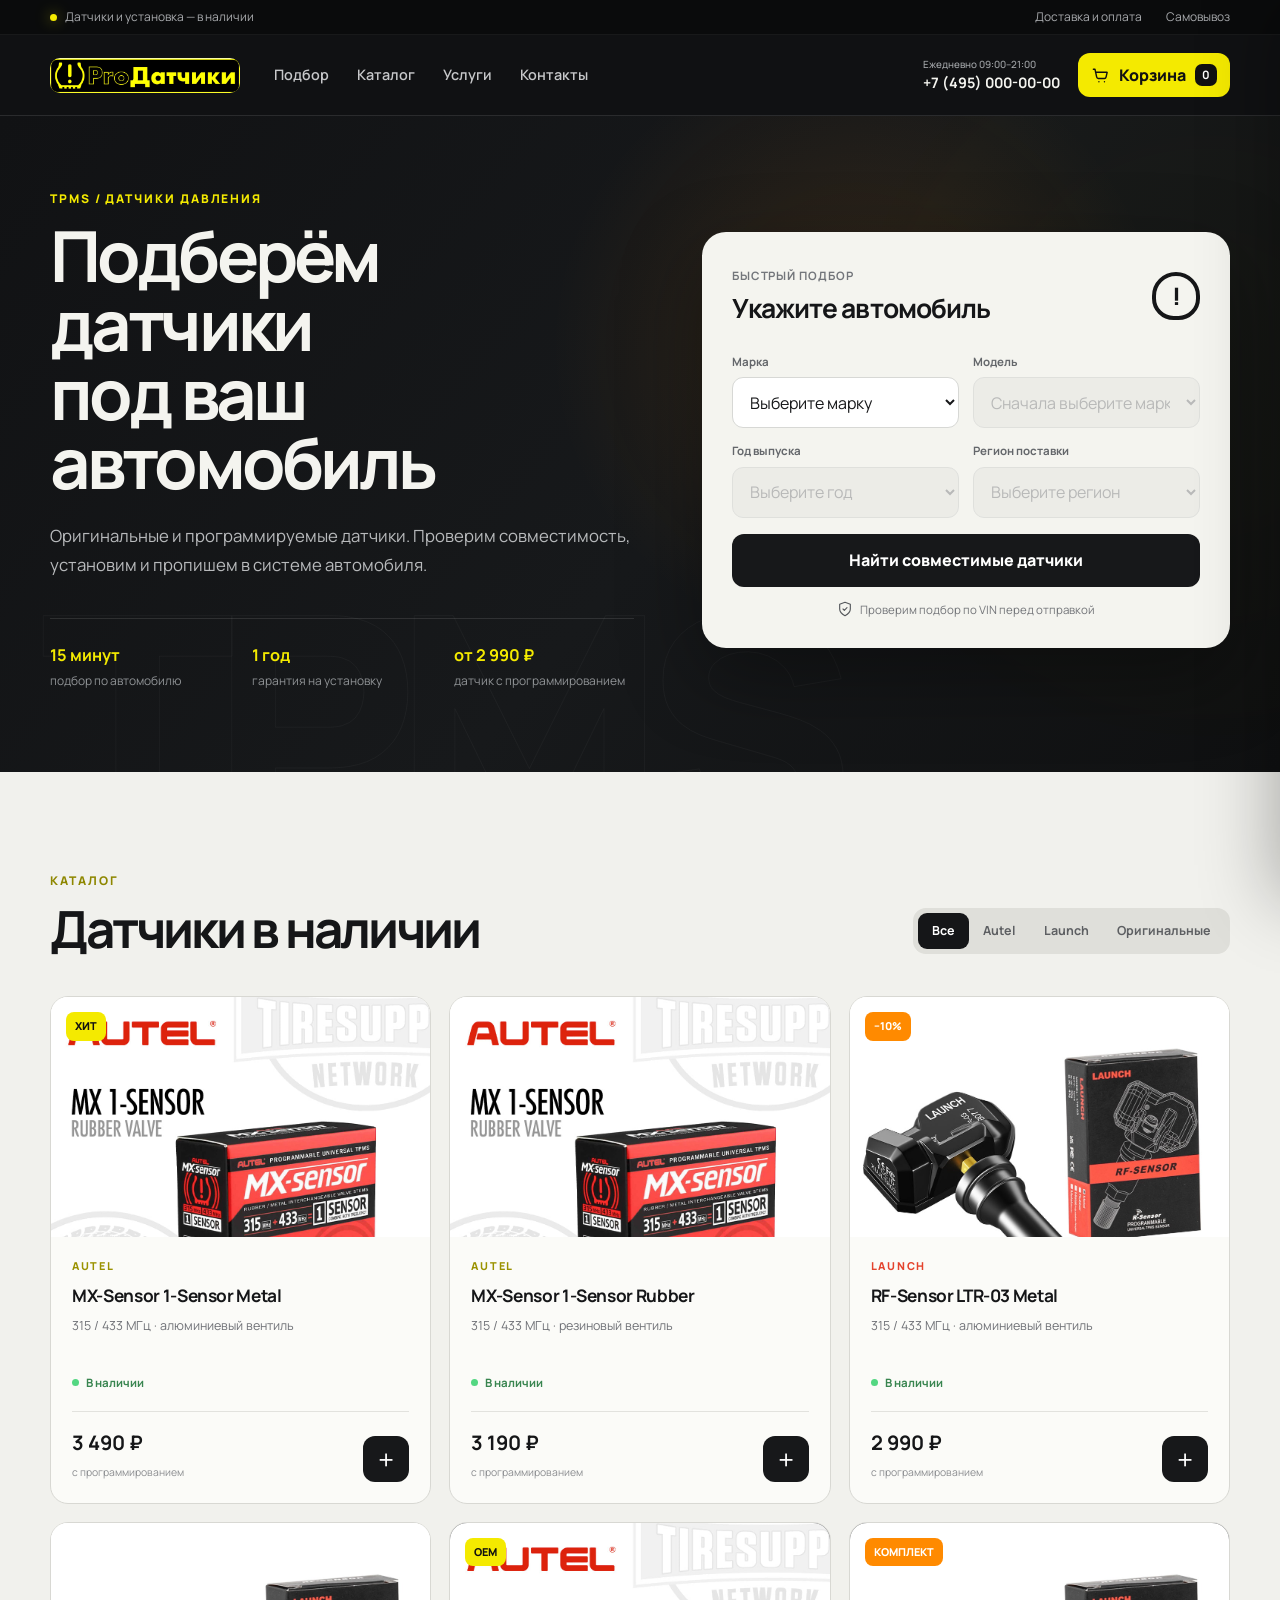
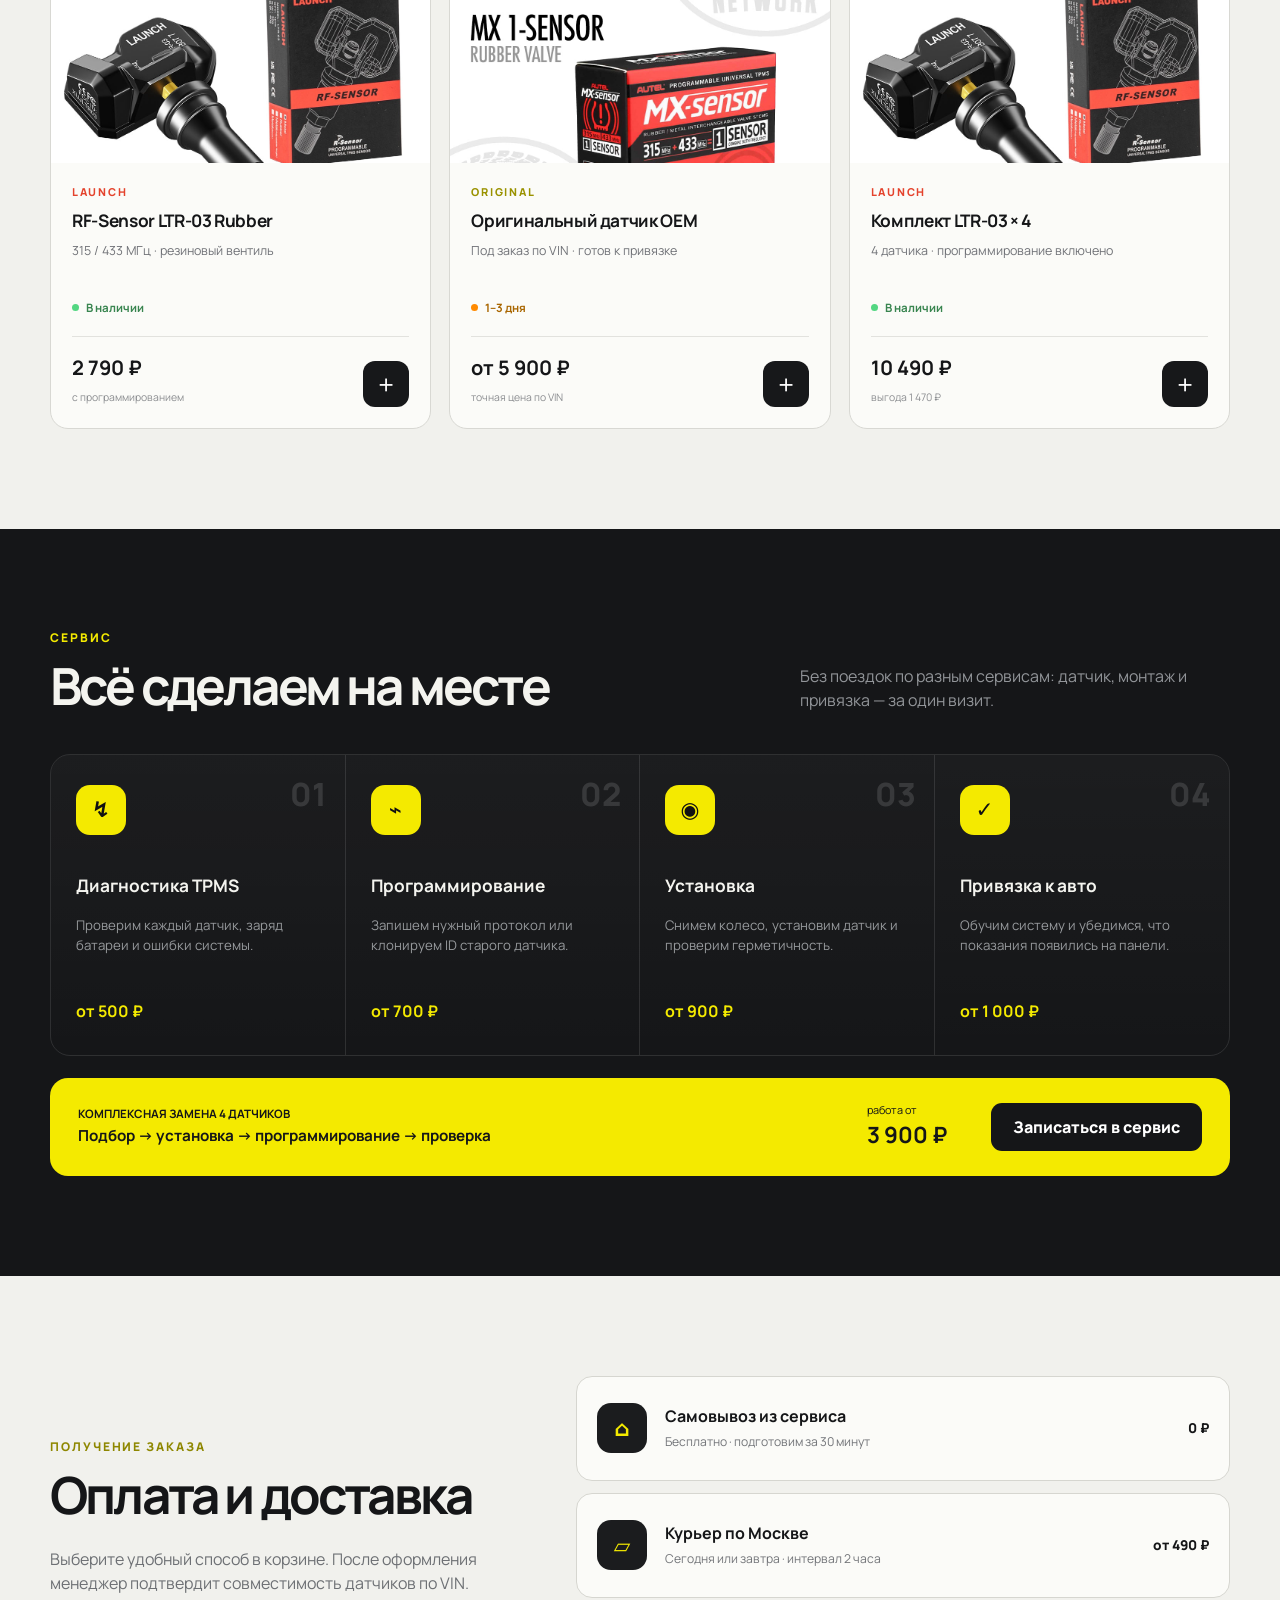
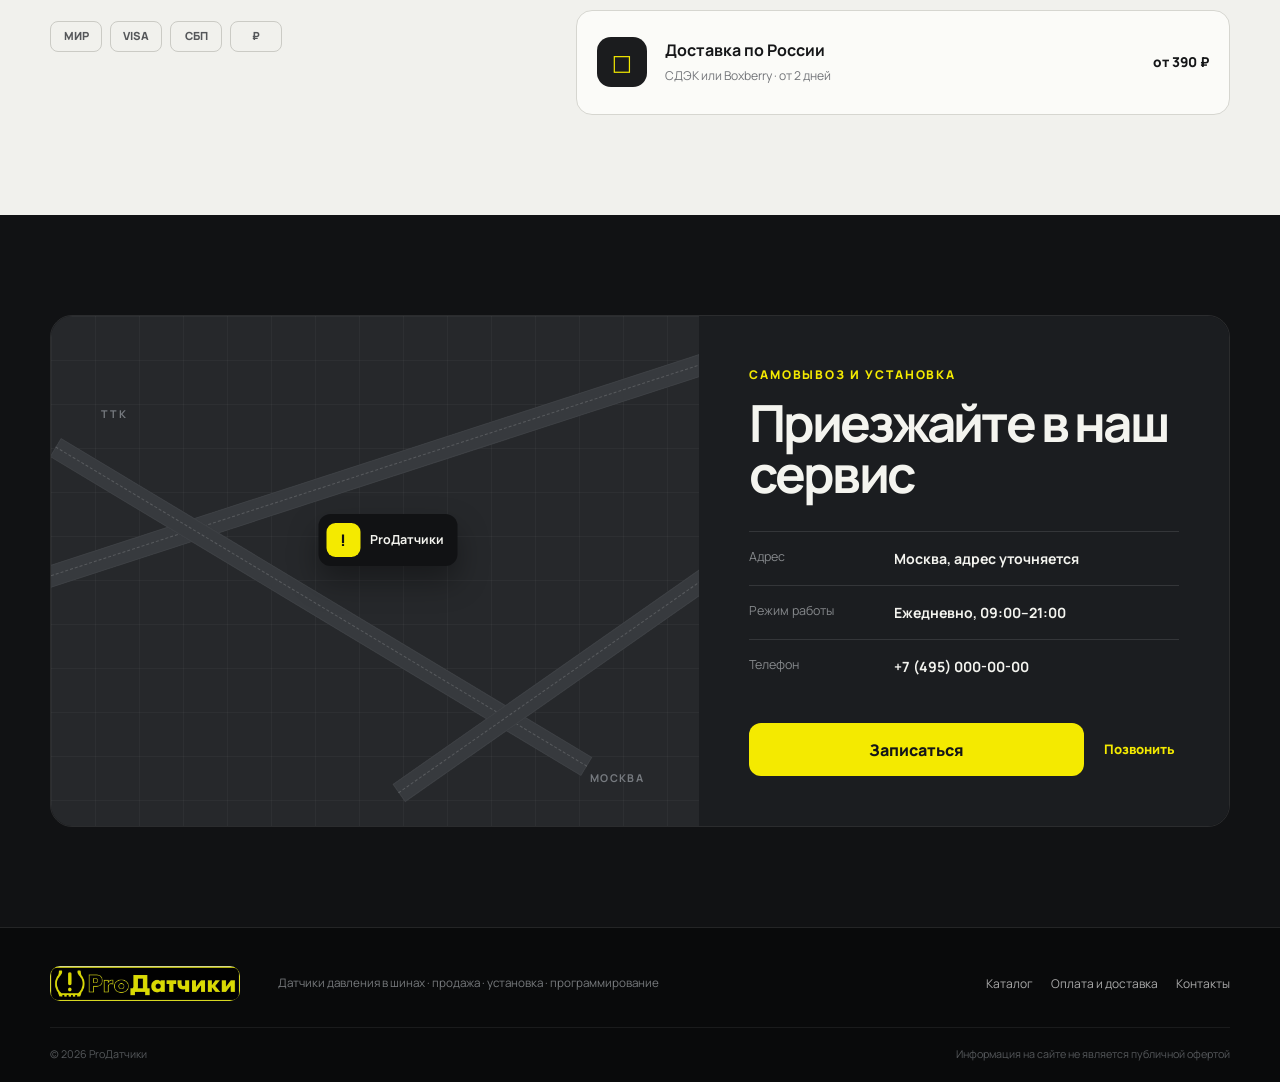
==== index.html @ a4f7c6c4 "Initial commit: publish ProDatchiki storefront" ====
<!doctype html>
<html lang="ru">
<head>
  <meta charset="utf-8">
  <meta name="viewport" content="width=device-width, initial-scale=1">
  <title>ProДатчики — датчики давления в шинах</title>
  <meta name="description" content="Подбор, продажа, установка и программирование датчиков давления в шинах TPMS.">
  <meta name="robots" content="noindex, nofollow, noarchive, nosnippet">
  <meta name="theme-color" content="#111214">
  <link rel="icon" type="image/svg+xml" href="./favicon.svg">
  <link rel="preconnect" href="https://fonts.googleapis.com">
  <link rel="preconnect" href="https://fonts.gstatic.com" crossorigin>
  <link href="https://fonts.googleapis.com/css2?family=Manrope:wght@400;500;600;700;800&display=swap" rel="stylesheet">
  <link rel="stylesheet" href="./styles.css">
</head>
<body>
  <div class="topline">
    <div class="shell topline__inner">
      <span><span class="status-dot"></span>Датчики и установка — в наличии</span>
      <div class="topline__links"><a href="#delivery">Доставка и оплата</a><a href="#contacts">Самовывоз</a></div>
    </div>
  </div>

  <header class="header" id="top">
    <div class="shell header__inner">
      <a class="brand" href="#top" aria-label="ProДатчики — на главную"><img src="./assets/logo.png" alt="ProДатчики"></a>
      <nav class="nav" aria-label="Основная навигация">
        <a href="#selector">Подбор</a>
        <a href="#catalog">Каталог</a>
        <a href="#services">Услуги</a>
        <a href="#contacts">Контакты</a>
      </nav>
      <div class="header__actions">
        <a class="phone" href="tel:+74950000000"><span>Ежедневно 09:00–21:00</span>+7 (495) 000-00-00</a>
        <button class="cart-button" id="openCart" type="button" aria-label="Открыть корзину">
          <svg viewBox="0 0 24 24" aria-hidden="true"><path d="M3 4h2l2.2 10.1a2 2 0 0 0 2 1.6h7.8a2 2 0 0 0 2-1.6L20.4 8H6.2M10 20h.01M17 20h.01"/></svg>
          <span>Корзина</span><b id="cartCount">0</b>
        </button>
        <button class="menu-button" id="menuButton" type="button" aria-label="Открыть меню"><span></span><span></span></button>
      </div>
    </div>
    <div class="mobile-nav" id="mobileNav"><a href="#selector">Подбор</a><a href="#catalog">Каталог</a><a href="#services">Услуги</a><a href="#delivery">Доставка и оплата</a><a href="#contacts">Контакты</a></div>
  </header>

  <main>
    <section class="hero" id="selector">
      <div class="hero-glow"></div>
      <div class="shell hero__grid">
        <div class="hero__copy">
          <p class="eyebrow">TPMS / ДАТЧИКИ ДАВЛЕНИЯ</p>
          <h1>Подберём датчики<br>под ваш автомобиль</h1>
          <p class="hero__lead">Оригинальные и программируемые датчики. Проверим совместимость, установим и пропишем в системе автомобиля.</p>
          <div class="hero__facts">
            <div><strong>15 минут</strong><span>подбор по автомобилю</span></div>
            <div><strong>1 год</strong><span>гарантия на установку</span></div>
            <div><strong>от 2 990 ₽</strong><span>датчик с программированием</span></div>
          </div>
        </div>

        <form class="selector" id="selectorForm">
          <div class="selector__head">
            <div><span class="step-label">Быстрый подбор</span><h2>Укажите автомобиль</h2></div>
            <span class="selector__icon" aria-hidden="true">!</span>
          </div>
          <div class="selector__fields">
            <label><span>Марка</span><select id="carMake" required><option value="">Выберите марку</option><option>Toyota</option><option>BMW</option><option>Mercedes-Benz</option><option>Volkswagen</option><option>Kia</option><option>Hyundai</option><option>Haval</option><option>Geely</option></select></label>
            <label><span>Модель</span><select id="carModel" required disabled><option value="">Сначала выберите марку</option></select></label>
            <label><span>Год выпуска</span><select id="carYear" required disabled><option value="">Выберите год</option></select></label>
            <label><span>Регион поставки</span><select id="carTrim" required disabled><option value="">Выберите регион</option><option value="eu">Россия / Европа</option><option value="us">США / Канада</option><option value="unknown">Не знаю</option></select></label>
          </div>
          <button class="primary-button" type="submit">Найти совместимые датчики</button>
          <p class="selector__note"><svg viewBox="0 0 24 24" aria-hidden="true"><path d="M12 22s8-4 8-10V5l-8-3-8 3v7c0 6 8 10 8 10Z"/><path d="m9 12 2 2 4-4"/></svg> Проверим подбор по VIN перед отправкой</p>
        </form>
      </div>
    </section>

    <section class="compatibility hidden" id="compatibility" aria-live="polite">
      <div class="shell compatibility__inner">
        <div class="compatibility__status"><span id="compatibilityIcon">✓</span><div><small id="compatibilityLabel">Совместимость подтверждена каталогом</small><strong id="selectedCar">Toyota Camry, 2021</strong></div></div>
        <div class="compatibility__details" id="compatibilityDetails"><strong>433 МГц</strong><span>Привязка: OBD</span></div>
        <a id="compatibilityAction" href="#catalog">Показать подходящие</a>
      </div>
    </section>

    <section class="catalog section" id="catalog">
      <div class="shell">
        <div class="section-head">
          <div><p class="eyebrow">КАТАЛОГ</p><h2>Датчики в наличии</h2></div>
          <div class="filters" role="group" aria-label="Фильтр каталога">
            <button class="filter active" type="button" data-filter="all">Все</button>
            <button class="filter" type="button" data-filter="autel">Autel</button>
            <button class="filter" type="button" data-filter="launch">Launch</button>
            <button class="filter" type="button" data-filter="original">Оригинальные</button>
          </div>
        </div>
        <div class="catalog-context hidden" id="catalogContext">
          <div><span class="catalog-context__dot"></span><strong id="catalogVehicle"></strong></div>
          <p>Подтверждение — по европейскому каталогу Autel MX-Sensor. Launch и оригинальные номера дополнительно проверяем по VIN.</p>
          <a href="https://autel.com/u/cms/www/202210/24030749wdsc.pdf" target="_blank" rel="noreferrer">Источник ↗</a>
        </div>
        <div class="catalog-empty hidden" id="catalogEmpty"><span>!</span><div><h3 id="catalogEmptyTitle"></h3><p id="catalogEmptyText"></p></div><a href="#contacts">Отправить VIN</a></div>

        <div class="product-grid" id="productGrid">
          <article class="product-card" data-brand="autel">
            <div class="product-card__visual"><span class="product-badge">Хит</span><img src="./assets/autel-mx.jpg" alt="Датчик Autel MX-Sensor с упаковкой"></div>
            <div class="product-card__body"><div class="match-note hidden"></div><div class="product-brand">AUTEL</div><h3>MX-Sensor 1-Sensor Metal</h3><p>315 / 433 МГц · алюминиевый вентиль</p><div class="stock"><span></span>В наличии</div><div class="product-card__footer"><div><strong>3 490 ₽</strong><small>с программированием</small></div><button class="add-button" type="button" data-name="Autel MX-Sensor Metal" data-price="3490" aria-label="Добавить Autel MX-Sensor Metal">+</button></div></div>
          </article>
          <article class="product-card" data-brand="autel">
            <div class="product-card__visual"><img src="./assets/autel-mx.jpg" alt="Датчик Autel MX-Sensor с резиновым вентилем"></div>
            <div class="product-card__body"><div class="match-note hidden"></div><div class="product-brand">AUTEL</div><h3>MX-Sensor 1-Sensor Rubber</h3><p>315 / 433 МГц · резиновый вентиль</p><div class="stock"><span></span>В наличии</div><div class="product-card__footer"><div><strong>3 190 ₽</strong><small>с программированием</small></div><button class="add-button" type="button" data-name="Autel MX-Sensor Rubber" data-price="3190" aria-label="Добавить Autel MX-Sensor Rubber">+</button></div></div>
          </article>
          <article class="product-card" data-brand="launch">
            <div class="product-card__visual"><span class="product-badge orange">−10%</span><img src="./assets/launch-ltr.jpg" alt="Датчик Launch RF-Sensor с упаковкой"></div>
            <div class="product-card__body"><div class="match-note hidden"></div><div class="product-brand red">LAUNCH</div><h3>RF-Sensor LTR-03 Metal</h3><p>315 / 433 МГц · алюминиевый вентиль</p><div class="stock"><span></span>В наличии</div><div class="product-card__footer"><div><strong>2 990 ₽</strong><small>с программированием</small></div><button class="add-button" type="button" data-name="Launch LTR-03 Metal" data-price="2990" aria-label="Добавить Launch LTR-03 Metal">+</button></div></div>
          </article>
          <article class="product-card" data-brand="launch">
            <div class="product-card__visual"><img src="./assets/launch-ltr.jpg" alt="Датчик Launch RF-Sensor с резиновым вентилем"></div>
            <div class="product-card__body"><div class="match-note hidden"></div><div class="product-brand red">LAUNCH</div><h3>RF-Sensor LTR-03 Rubber</h3><p>315 / 433 МГц · резиновый вентиль</p><div class="stock"><span></span>В наличии</div><div class="product-card__footer"><div><strong>2 790 ₽</strong><small>с программированием</small></div><button class="add-button" type="button" data-name="Launch LTR-03 Rubber" data-price="2790" aria-label="Добавить Launch LTR-03 Rubber">+</button></div></div>
          </article>
          <article class="product-card" data-brand="original">
            <div class="product-card__visual product-card__visual--dark"><span class="product-badge">OEM</span><img src="./assets/autel-mx.jpg" alt="Оригинальный датчик давления в шинах"></div>
            <div class="product-card__body"><div class="match-note hidden"></div><div class="product-brand">ORIGINAL</div><h3>Оригинальный датчик OEM</h3><p>Под заказ по VIN · готов к привязке</p><div class="stock amber"><span></span>1–3 дня</div><div class="product-card__footer"><div><strong>от 5 900 ₽</strong><small>точная цена по VIN</small></div><button class="add-button" type="button" data-name="Оригинальный датчик OEM" data-price="5900" aria-label="Добавить оригинальный датчик">+</button></div></div>
          </article>
          <article class="product-card" data-brand="launch">
            <div class="product-card__visual product-card__visual--dark"><span class="product-badge orange">Комплект</span><img src="./assets/launch-ltr.jpg" alt="Комплект датчиков Launch"></div>
            <div class="product-card__body"><div class="match-note hidden"></div><div class="product-brand red">LAUNCH</div><h3>Комплект LTR-03 × 4</h3><p>4 датчика · программирование включено</p><div class="stock"><span></span>В наличии</div><div class="product-card__footer"><div><strong>10 490 ₽</strong><small>выгода 1 470 ₽</small></div><button class="add-button" type="button" data-name="Комплект Launch LTR-03 × 4" data-price="10490" aria-label="Добавить комплект Launch">+</button></div></div>
          </article>
        </div>
      </div>
    </section>

    <section class="services section" id="services">
      <div class="shell">
        <div class="section-head light"><div><p class="eyebrow">СЕРВИС</p><h2>Всё сделаем на месте</h2></div><p>Без поездок по разным сервисам: датчик, монтаж и привязка — за один визит.</p></div>
        <div class="service-grid">
          <article><span class="service-number">01</span><div class="service-icon">↯</div><h3>Диагностика TPMS</h3><p>Проверим каждый датчик, заряд батареи и ошибки системы.</p><strong>от 500 ₽</strong></article>
          <article><span class="service-number">02</span><div class="service-icon">⌁</div><h3>Программирование</h3><p>Запишем нужный протокол или клонируем ID старого датчика.</p><strong>от 700 ₽</strong></article>
          <article><span class="service-number">03</span><div class="service-icon">◉</div><h3>Установка</h3><p>Снимем колесо, установим датчик и проверим герметичность.</p><strong>от 900 ₽</strong></article>
          <article><span class="service-number">04</span><div class="service-icon">✓</div><h3>Привязка к авто</h3><p>Обучим систему и убедимся, что показания появились на панели.</p><strong>от 1 000 ₽</strong></article>
        </div>
        <div class="service-cta"><div><span>Комплексная замена 4 датчиков</span><strong>Подбор → установка → программирование → проверка</strong></div><div class="service-cta__price"><small>работа от</small><b>3 900 ₽</b></div><button class="secondary-button" type="button" data-booking>Записаться в сервис</button></div>
      </div>
    </section>

    <section class="delivery section" id="delivery">
      <div class="shell delivery__grid">
        <div class="delivery__copy"><p class="eyebrow">ПОЛУЧЕНИЕ ЗАКАЗА</p><h2>Оплата и доставка</h2><p>Выберите удобный способ в корзине. После оформления менеджер подтвердит совместимость датчиков по VIN.</p>
          <div class="payment-marks"><span>МИР</span><span>VISA</span><span>СБП</span><span>₽</span></div>
        </div>
        <div class="delivery__cards">
          <article><div class="delivery-icon">⌂</div><div><h3>Самовывоз из сервиса</h3><p>Бесплатно · подготовим за 30 минут</p></div><span>0 ₽</span></article>
          <article><div class="delivery-icon">▱</div><div><h3>Курьер по Москве</h3><p>Сегодня или завтра · интервал 2 часа</p></div><span>от 490 ₽</span></article>
          <article><div class="delivery-icon">□</div><div><h3>Доставка по России</h3><p>СДЭК или Boxberry · от 2 дней</p></div><span>от 390 ₽</span></article>
        </div>
      </div>
    </section>

    <section class="contacts section" id="contacts">
      <div class="shell contacts__grid">
        <div class="contacts__map" aria-label="Схема зоны самовывоза"><div class="road road-a"></div><div class="road road-b"></div><div class="road road-c"></div><div class="map-label label-a">ТТК</div><div class="map-label label-b">Москва</div><div class="map-pin"><span>!</span><b>ProДатчики</b></div></div>
        <div class="contacts__card"><p class="eyebrow">САМОВЫВОЗ И УСТАНОВКА</p><h2>Приезжайте в наш сервис</h2><div class="contact-row"><span>Адрес</span><strong>Москва, адрес уточняется</strong></div><div class="contact-row"><span>Режим работы</span><strong>Ежедневно, 09:00–21:00</strong></div><div class="contact-row"><span>Телефон</span><strong><a href="tel:+74950000000">+7 (495) 000-00-00</a></strong></div><div class="contact-actions"><button class="primary-button" type="button" data-booking>Записаться</button><a class="text-link" href="tel:+74950000000">Позвонить</a></div></div>
      </div>
    </section>
  </main>

  <footer class="footer"><div class="shell footer__inner"><a class="brand brand--footer" href="#top"><img src="./assets/logo.png" alt="ProДатчики"></a><p>Датчики давления в шинах · продажа · установка · программирование</p><div><a href="#catalog">Каталог</a><a href="#delivery">Оплата и доставка</a><a href="#contacts">Контакты</a></div></div><div class="shell footer__bottom"><span>© 2026 ProДатчики</span><span>Информация на сайте не является публичной офертой</span></div></footer>

  <div class="overlay" id="overlay"></div>
  <aside class="cart-drawer" id="cartDrawer" aria-hidden="true" aria-label="Корзина">
    <div class="drawer__head"><div><small>Ваш заказ</small><h2>Корзина</h2></div><button class="close-button" id="closeCart" type="button" aria-label="Закрыть корзину">×</button></div>
    <div class="cart-items" id="cartItems"><div class="empty-cart"><span>◌</span><h3>Корзина пока пуста</h3><p>Добавьте датчики из каталога — мы проверим их по VIN.</p></div></div>
    <div class="drawer__footer" id="cartFooter"><div class="cart-total"><span>Итого</span><strong id="cartTotal">0 ₽</strong></div><button class="primary-button" id="checkoutButton" type="button" disabled>Оформить заказ</button><small>Финальную совместимость подтвердит менеджер</small></div>
  </aside>

  <div class="modal" id="checkoutModal" role="dialog" aria-modal="true" aria-labelledby="checkoutTitle" aria-hidden="true">
    <button class="close-button modal__close" type="button" data-close-modal aria-label="Закрыть">×</button>
    <div id="checkoutFormView"><p class="eyebrow">ПОЧТИ ГОТОВО</p><h2 id="checkoutTitle">Оформление заказа</h2><p class="modal__lead">Оставьте контакты — уточним VIN, наличие и удобное время установки.</p><form id="checkoutForm"><label><span>Имя</span><input name="name" type="text" autocomplete="name" placeholder="Алексей" required></label><label><span>Телефон</span><input name="phone" type="tel" autocomplete="tel" placeholder="+7 999 000-00-00" required></label><fieldset><legend>Получение</legend><label class="radio"><input type="radio" name="delivery" value="Самовывоз" checked><span><b>Самовывоз и установка</b><small>Бесплатно</small></span></label><label class="radio"><input type="radio" name="delivery" value="Доставка"><span><b>Доставка</b><small>от 390 ₽</small></span></label></fieldset><fieldset><legend>Оплата</legend><label class="radio"><input type="radio" name="payment" value="Онлайн" checked><span><b>Картой онлайн</b><small>После подтверждения совместимости</small></span></label><label class="radio"><input type="radio" name="payment" value="При получении"><span><b>При получении</b><small>Картой или наличными</small></span></label></fieldset><button class="primary-button" type="submit">Подтвердить заказ</button></form></div>
    <div class="success-view hidden" id="successView"><div class="success-icon">✓</div><h2>Заказ принят</h2><p>Мы свяжемся с вами в течение 15 минут, проверим датчики по VIN и подтвердим итоговую стоимость.</p><button class="primary-button" type="button" data-close-modal>Понятно</button></div>
  </div>

  <div class="modal booking-modal" id="bookingModal" role="dialog" aria-modal="true" aria-labelledby="bookingTitle" aria-hidden="true"><button class="close-button modal__close" type="button" data-close-modal aria-label="Закрыть">×</button><p class="eyebrow">ЗАПИСЬ В СЕРВИС</p><h2 id="bookingTitle">Подберём удобное время</h2><p class="modal__lead">Оставьте номер — мастер уточнит автомобиль и согласует визит.</p><form id="bookingForm"><label><span>Телефон</span><input type="tel" name="phone" autocomplete="tel" placeholder="+7 999 000-00-00" required></label><button class="primary-button" type="submit">Перезвоните мне</button></form></div>

  <div class="toast" id="toast" role="status"></div>
  <script src="./app.js"></script>
</body>
</html>
---- styles.css ----
:root {
  color-scheme: dark;
  --bg: #111214;
  --bg-2: #181a1d;
  --panel: #202225;
  --panel-2: #27292d;
  --ink: #f4f4ef;
  --muted: #a4a7aa;
  --line: rgba(255,255,255,.11);
  --yellow: #f4ea00;
  --yellow-2: #fff736;
  --orange: #ff8a00;
  --red: #ff4c30;
  --green: #53d782;
  --radius: 20px;
  --shadow: 0 28px 80px rgba(0,0,0,.34);
}

* { box-sizing: border-box; }
html { scroll-behavior: smooth; }
body { margin: 0; background: var(--bg); color: var(--ink); font-family: "Manrope", system-ui, sans-serif; font-size: 16px; line-height: 1.5; overflow-x: hidden; }
button, input, select { font: inherit; }
button, a { -webkit-tap-highlight-color: transparent; }
a { color: inherit; text-decoration: none; }
img { display: block; max-width: 100%; }
.shell { width: min(1180px, calc(100% - 40px)); margin-inline: auto; }
.topline { background: #0a0b0c; color: #a8aaad; font-size: .75rem; border-bottom: 1px solid rgba(255,255,255,.06); }
.topline__inner { height: 34px; display: flex; align-items: center; justify-content: space-between; }
.status-dot { width: 7px; height: 7px; display: inline-block; border-radius: 50%; background: var(--yellow); margin-right: 8px; box-shadow: 0 0 14px rgba(244,234,0,.55); }
.topline__links { display: flex; gap: 24px; }
.topline a:hover { color: var(--ink); }

.header { position: sticky; top: 0; z-index: 40; background: rgba(17,18,20,.91); backdrop-filter: blur(18px); border-bottom: 1px solid var(--line); }
.header__inner { min-height: 80px; display: flex; align-items: center; gap: 34px; }
.brand { flex: 0 0 190px; background: #050505; border-radius: 10px; overflow: hidden; }
.brand img { width: 190px; height: 35px; object-fit: contain; }
.nav { display: flex; align-items: center; gap: 28px; margin-right: auto; }
.nav a { font-size: .9rem; font-weight: 600; color: #c7c8ca; transition: color .2s; }
.nav a:hover { color: var(--yellow); }
.header__actions { display: flex; align-items: center; gap: 18px; }
.phone { font-weight: 700; font-size: .9rem; white-space: nowrap; }
.phone span { display: block; color: var(--muted); font-size: .62rem; font-weight: 500; }
.cart-button { height: 44px; display: flex; align-items: center; gap: 9px; background: var(--yellow); color: #111; border: 0; border-radius: 12px; padding: 0 13px; font-weight: 800; cursor: pointer; }
.cart-button svg { width: 19px; fill: none; stroke: currentColor; stroke-width: 1.8; stroke-linecap: round; stroke-linejoin: round; }
.cart-button b { display: grid; place-items: center; width: 22px; height: 22px; border-radius: 7px; color: #fff; background: #111; font-size: .72rem; }
.menu-button { display: none; width: 44px; height: 44px; border: 1px solid var(--line); background: transparent; border-radius: 11px; padding: 12px; }
.menu-button span { display: block; height: 2px; margin: 5px 0; background: #fff; }
.mobile-nav { display: none; }

.hero { position: relative; overflow: hidden; padding: 74px 0 82px; background: radial-gradient(circle at 67% 35%, rgba(255,138,0,.12), transparent 32%), linear-gradient(130deg, #111214 0%, #17191b 55%, #101112 100%); }
.hero::before { content: "TPMS"; position: absolute; left: calc(50% - 600px); bottom: -112px; color: transparent; -webkit-text-stroke: 1px rgba(255,255,255,.035); font-size: 20rem; font-weight: 800; letter-spacing: -.08em; line-height: 1; pointer-events: none; }
.hero-glow { position: absolute; right: -80px; top: 110px; width: 310px; height: 310px; border-radius: 50%; background: var(--yellow); filter: blur(150px); opacity: .055; }
.hero__grid { position: relative; display: grid; grid-template-columns: 1.05fr .95fr; gap: 68px; align-items: center; }
.eyebrow { margin: 0 0 13px; color: var(--yellow); font-size: .75rem; font-weight: 800; letter-spacing: .16em; }
h1, h2, h3, p { margin-top: 0; }
h1 { max-width: 660px; margin-bottom: 24px; font-size: clamp(2.8rem, 5.5vw, 5rem); line-height: .98; letter-spacing: -.055em; }
.hero__lead { max-width: 610px; margin-bottom: 38px; color: #b8babc; font-size: 1.05rem; line-height: 1.75; }
.hero__facts { display: grid; grid-template-columns: repeat(3, 1fr); gap: 22px; border-top: 1px solid var(--line); padding-top: 24px; }
.hero__facts strong { display: block; color: var(--yellow); font-size: 1.02rem; }
.hero__facts span { display: block; margin-top: 5px; color: #8f9295; font-size: .75rem; }

.selector { background: #f4f4ef; color: #151618; padding: 30px; border-radius: 24px; box-shadow: var(--shadow); }
.selector__head { display: flex; align-items: center; justify-content: space-between; margin-bottom: 24px; }
.selector__head h2 { margin: 3px 0 0; font-size: 1.65rem; letter-spacing: -.035em; }
.step-label { color: #73767b; font-size: .72rem; font-weight: 700; text-transform: uppercase; letter-spacing: .08em; }
.selector__icon { width: 48px; height: 48px; display: grid; place-items: center; border: 4px solid #151618; border-radius: 50% 50% 45% 45%; font-size: 1.5rem; font-weight: 800; }
.selector__fields { display: grid; grid-template-columns: 1fr 1fr; gap: 14px; margin-bottom: 16px; }
.selector label span, .modal label > span { display: block; margin: 0 0 7px; color: #64676b; font-size: .72rem; font-weight: 700; }
select, input { width: 100%; height: 51px; border: 1px solid #d7d8d5; border-radius: 11px; background: #fff; color: #17181a; padding: 0 13px; outline: none; }
select:focus, input:focus { border-color: #a7a000; box-shadow: 0 0 0 3px rgba(244,234,0,.27); }
select:disabled { color: #a0a1a2; background: #e9e9e5; }
.primary-button { width: 100%; min-height: 53px; display: inline-flex; align-items: center; justify-content: center; border: 0; border-radius: 12px; background: var(--yellow); color: #151618; padding: 0 22px; font-weight: 800; cursor: pointer; transition: transform .18s, background .18s; }
.selector .primary-button { background: #17181a; color: #fff; }
.primary-button:hover { transform: translateY(-2px); background: var(--yellow-2); }
.selector .primary-button:hover { background: #2a2c2f; }
.selector__note { display: flex; align-items: center; justify-content: center; gap: 7px; margin: 14px 0 0; color: #737579; font-size: .72rem; }
.selector__note svg { width: 16px; fill: none; stroke: #55585c; stroke-width: 1.7; stroke-linecap: round; stroke-linejoin: round; }

.compatibility { background: var(--yellow); color: #151618; }
.compatibility__inner { min-height: 88px; display: flex; align-items: center; gap: 32px; }
.compatibility__status { display: flex; align-items: center; gap: 13px; min-width: 280px; }
.compatibility__status > span { width: 40px; height: 40px; display: grid; place-items: center; border-radius: 50%; background: #151618; color: var(--yellow); font-weight: 900; }
.compatibility__status small, .compatibility__status strong { display: block; }
.compatibility__status small { font-size: .68rem; text-transform: uppercase; font-weight: 700; opacity: .62; }
.compatibility__details { display: flex; flex: 1; align-items: center; gap: 24px; font-size: .78rem; }
.compatibility__details strong { font-size: .95rem; }
.compatibility__details span { color: rgba(21,22,24,.72); }
.compatibility__inner a { font-weight: 800; border-bottom: 2px solid #151618; white-space: nowrap; }
.compatibility--manual, .compatibility--ambiguous { background: var(--orange); color: #17181a; }
.compatibility--manual .compatibility__status > span, .compatibility--ambiguous .compatibility__status > span { color: var(--orange); }
.compatibility--indirect { background: #dfe2e3; }
.compatibility--indirect .compatibility__status > span { color: #dfe2e3; }
.hidden { display: none !important; }

.section { padding: 100px 0; }
.catalog { background: #f1f1ed; color: #151618; }
.section-head { display: flex; align-items: end; justify-content: space-between; gap: 30px; margin-bottom: 42px; }
.section-head h2, .delivery h2, .contacts h2 { margin-bottom: 0; font-size: clamp(2.15rem, 4vw, 3.5rem); letter-spacing: -.055em; line-height: 1; }
.catalog .eyebrow, .delivery .eyebrow { color: #8e8700; }
.filters { display: flex; padding: 5px; border-radius: 13px; background: #dfdfda; }
.filter { border: 0; border-radius: 9px; background: transparent; color: #5d5f62; padding: 9px 14px; font-weight: 700; font-size: .78rem; cursor: pointer; }
.filter.active { background: #151618; color: #fff; }
.catalog-context { display: grid; grid-template-columns: auto 1fr auto; align-items: center; gap: 22px; margin: -18px 0 24px; padding: 15px 18px; border: 1px solid #d7d7d1; border-radius: 14px; background: #fbfbf8; }
.catalog-context > div { display: flex; align-items: center; gap: 9px; white-space: nowrap; }
.catalog-context__dot { width: 9px; height: 9px; border-radius: 50%; background: var(--green); box-shadow: 0 0 0 4px rgba(83,215,130,.15); }
.catalog-context p { margin: 0; color: #74767a; font-size: .72rem; }
.catalog-context a { color: #706a00; font-size: .72rem; font-weight: 800; white-space: nowrap; }
.catalog-empty { display: grid; grid-template-columns: 48px 1fr auto; gap: 18px; align-items: center; margin-bottom: 24px; padding: 20px; border-radius: 16px; background: #191a1c; color: #fff; }
.catalog-empty > span { width: 48px; height: 48px; display: grid; place-items: center; border-radius: 13px; background: var(--orange); color: #111; font-size: 1.4rem; font-weight: 900; }
.catalog-empty h3 { margin: 0 0 4px; font-size: 1rem; }
.catalog-empty p { margin: 0; color: #9da0a3; font-size: .76rem; }
.catalog-empty a { min-height: 42px; display: inline-flex; align-items: center; justify-content: center; border-radius: 10px; background: var(--yellow); color: #111; padding: 0 15px; font-size: .75rem; font-weight: 800; }
.product-grid { display: grid; grid-template-columns: repeat(3, 1fr); gap: 18px; }
.product-card { border: 1px solid #d8d8d3; border-radius: 18px; overflow: hidden; background: #fbfbf8; transition: transform .25s, box-shadow .25s; }
.product-card--verified { border-color: #66bc7d; box-shadow: 0 0 0 2px rgba(83,215,130,.12); }
.product-card--check { border-color: #d5a35e; }
.product-card--blocked { opacity: .56; }
.product-card:hover { transform: translateY(-5px); box-shadow: 0 18px 45px rgba(33,33,28,.1); }
.product-card__visual { position: relative; height: 240px; display: grid; place-items: center; overflow: hidden; background: #fff; }
.product-card__visual--dark { background: #202225; }
.product-card__visual img { width: 100%; height: 100%; object-fit: contain; transition: transform .35s; }
.product-card:hover .product-card__visual img { transform: scale(1.035); }
.product-badge { position: absolute; top: 15px; left: 15px; z-index: 1; background: var(--yellow); color: #111; border-radius: 8px; padding: 6px 9px; font-size: .68rem; font-weight: 900; text-transform: uppercase; }
.product-badge.orange { background: var(--orange); color: #fff; }
.product-card__body { padding: 21px; }
.match-note { margin: -3px 0 13px; border-radius: 8px; padding: 7px 9px; font-size: .66rem; font-weight: 800; }
.match-note--verified { background: rgba(83,215,130,.15); color: #2d7e45; }
.match-note--check { background: rgba(255,138,0,.14); color: #9b5a00; }
.match-note--blocked { background: #e6e6e1; color: #777; }
.product-brand { margin-bottom: 8px; color: #9a9200; font-size: .68rem; font-weight: 900; letter-spacing: .16em; }
.product-brand.red { color: #e4432d; }
.product-card h3 { margin-bottom: 8px; font-size: 1.08rem; letter-spacing: -.02em; }
.product-card p { min-height: 42px; margin-bottom: 15px; color: #707277; font-size: .78rem; }
.stock { display: flex; align-items: center; gap: 7px; margin-bottom: 20px; color: #398550; font-size: .72rem; font-weight: 700; }
.stock span { width: 7px; height: 7px; border-radius: 50%; background: var(--green); }
.stock.amber { color: #a96600; }
.stock.amber span { background: var(--orange); }
.product-card__footer { min-height: 54px; display: flex; align-items: end; justify-content: space-between; border-top: 1px solid #e2e2de; padding-top: 16px; }
.product-card__footer strong { display: block; font-size: 1.25rem; }
.product-card__footer small { color: #8b8d90; font-size: .65rem; }
.add-button { width: 46px; height: 46px; border: 0; border-radius: 12px; background: #17181a; color: #fff; font-size: 1.75rem; font-weight: 400; cursor: pointer; transition: background .2s, transform .2s; }
.add-button:hover, .add-button.added { background: var(--yellow); color: #111; transform: rotate(5deg); }
.add-button:disabled { cursor: not-allowed; background: #a6a8aa; transform: none; }

.services { background: #151618; }
.section-head.light > p { max-width: 430px; margin: 0; color: #929599; }
.service-grid { display: grid; grid-template-columns: repeat(4, 1fr); border: 1px solid var(--line); border-radius: 20px; overflow: hidden; }
.service-grid article { position: relative; min-height: 300px; padding: 30px 25px; border-right: 1px solid var(--line); background: linear-gradient(180deg, rgba(255,255,255,.03), transparent); }
.service-grid article:last-child { border-right: 0; }
.service-number { position: absolute; right: 18px; top: 15px; color: rgba(255,255,255,.13); font-size: 2rem; font-weight: 800; }
.service-icon { width: 50px; height: 50px; display: grid; place-items: center; margin-bottom: 38px; border-radius: 14px; background: var(--yellow); color: #111; font-size: 1.35rem; font-weight: 900; }
.service-grid h3 { font-size: 1.08rem; }
.service-grid p { min-height: 70px; color: #96999c; font-size: .83rem; }
.service-grid strong { color: var(--yellow); }
.service-cta { display: grid; grid-template-columns: 1fr auto auto; align-items: center; gap: 44px; margin-top: 22px; padding: 24px 28px; border-radius: 18px; background: var(--yellow); color: #151618; }
.service-cta span, .service-cta strong, .service-cta__price small, .service-cta__price b { display: block; }
.service-cta span { margin-bottom: 3px; font-size: .72rem; font-weight: 700; text-transform: uppercase; }
.service-cta strong { font-size: .95rem; }
.service-cta__price small { font-size: .68rem; }
.service-cta__price b { font-size: 1.4rem; white-space: nowrap; }
.secondary-button { min-height: 48px; border: 0; border-radius: 11px; background: #151618; color: #fff; padding: 0 22px; font-weight: 800; cursor: pointer; }

.delivery { background: #f1f1ed; color: #151618; }
.delivery__grid { display: grid; grid-template-columns: .8fr 1.2fr; gap: 90px; align-items: center; }
.delivery__copy > p:not(.eyebrow) { max-width: 430px; margin: 26px 0; color: #6d7074; }
.payment-marks { display: flex; gap: 8px; }
.payment-marks span { min-width: 52px; height: 31px; display: grid; place-items: center; border: 1px solid #cbcbc5; border-radius: 8px; color: #55575a; font-weight: 800; font-size: .7rem; }
.delivery__cards { display: grid; gap: 12px; }
.delivery__cards article { display: grid; grid-template-columns: 50px 1fr auto; gap: 18px; align-items: center; min-height: 105px; padding: 20px; border: 1px solid #d6d6d0; border-radius: 16px; background: #fbfbf8; }
.delivery-icon { width: 50px; height: 50px; display: grid; place-items: center; border-radius: 14px; background: #1b1c1e; color: var(--yellow); font-size: 1.35rem; font-weight: 800; }
.delivery__cards h3 { margin: 0 0 5px; font-size: 1rem; }
.delivery__cards p { margin: 0; color: #737579; font-size: .76rem; }
.delivery__cards > article > span { font-size: .85rem; font-weight: 800; }

.contacts { background: #111214; }
.contacts__grid { display: grid; grid-template-columns: 1.1fr .9fr; min-height: 470px; border: 1px solid var(--line); border-radius: 22px; overflow: hidden; }
.contacts__map { position: relative; overflow: hidden; background: #26282b; }
.contacts__map::before { content: ""; position: absolute; inset: 0; background-image: linear-gradient(rgba(255,255,255,.03) 1px, transparent 1px), linear-gradient(90deg, rgba(255,255,255,.03) 1px, transparent 1px); background-size: 44px 44px; }
.road { position: absolute; height: 22px; background: #373a3e; box-shadow: inset 0 0 0 1px rgba(255,255,255,.035); }
.road::after { content: ""; position: absolute; left: 0; right: 0; top: 10px; border-top: 1px dashed rgba(255,255,255,.16); }
.road-a { width: 760px; top: 155px; left: -90px; transform: rotate(-18deg); }
.road-b { width: 620px; top: 280px; left: -40px; transform: rotate(31deg); }
.road-c { width: 440px; top: 340px; right: -100px; transform: rotate(-35deg); }
.map-label { position: absolute; color: #777b80; font-size: .67rem; font-weight: 700; text-transform: uppercase; letter-spacing: .12em; }
.label-a { left: 50px; top: 90px; }.label-b { right: 55px; bottom: 40px; }
.map-pin { position: absolute; left: 52%; top: 44%; display: flex; align-items: center; gap: 10px; background: #111214; padding: 9px 13px 9px 8px; border-radius: 12px; box-shadow: 0 15px 30px rgba(0,0,0,.35); transform: translate(-50%,-50%); }
.map-pin span { width: 34px; height: 34px; display: grid; place-items: center; border-radius: 9px; background: var(--yellow); color: #111; font-weight: 900; }
.map-pin b { font-size: .78rem; }
.contacts__card { padding: 50px; background: #1b1d20; }
.contacts__card h2 { margin-bottom: 32px; }
.contact-row { display: grid; grid-template-columns: 125px 1fr; gap: 20px; padding: 16px 0; border-top: 1px solid var(--line); }
.contact-row span { color: #85888b; font-size: .78rem; }
.contact-row strong { font-size: .88rem; }
.contact-actions { display: grid; grid-template-columns: 1fr auto; gap: 16px; align-items: center; margin-top: 30px; }
.text-link { padding: 10px 4px; color: var(--yellow); font-weight: 800; font-size: .82rem; }

.footer { border-top: 1px solid var(--line); background: #090a0b; padding: 38px 0 20px; }
.footer__inner { display: grid; grid-template-columns: 190px 1fr auto; gap: 38px; align-items: center; }
.brand--footer { opacity: .85; }
.footer__inner p { margin: 0; color: #777a7d; font-size: .73rem; }
.footer__inner > div { display: flex; gap: 18px; color: #aaa; font-size: .75rem; }
.footer__bottom { display: flex; justify-content: space-between; margin-top: 26px; padding-top: 18px; border-top: 1px solid rgba(255,255,255,.07); color: #55585b; font-size: .67rem; }

.overlay { position: fixed; inset: 0; z-index: 60; background: rgba(0,0,0,.7); backdrop-filter: blur(4px); opacity: 0; pointer-events: none; transition: opacity .25s; }
.overlay.open { opacity: 1; pointer-events: auto; }
.cart-drawer { position: fixed; z-index: 70; right: 0; top: 0; width: min(470px, 100%); height: 100dvh; display: flex; flex-direction: column; background: #f2f2ee; color: #151618; box-shadow: -30px 0 70px rgba(0,0,0,.3); transform: translateX(105%); transition: transform .28s ease; }
.cart-drawer.open { transform: translateX(0); }
.drawer__head { display: flex; justify-content: space-between; align-items: center; padding: 28px; border-bottom: 1px solid #d4d4cf; }
.drawer__head small { color: #777; font-size: .68rem; text-transform: uppercase; font-weight: 700; }
.drawer__head h2 { margin: 2px 0 0; font-size: 1.8rem; }
.close-button { width: 42px; height: 42px; border: 1px solid rgba(0,0,0,.14); border-radius: 12px; background: transparent; color: inherit; font-size: 1.6rem; cursor: pointer; }
.cart-items { flex: 1; overflow: auto; padding: 20px 28px; }
.empty-cart { height: 100%; display: grid; place-content: center; text-align: center; color: #77797d; }
.empty-cart span { color: #b6b7b3; font-size: 4rem; }.empty-cart h3 { margin: 12px 0 8px; color: #303235; }.empty-cart p { max-width: 260px; font-size: .8rem; }
.cart-item { display: grid; grid-template-columns: 1fr auto; gap: 14px; padding: 17px 0; border-bottom: 1px solid #d8d8d3; }
.cart-item h3 { margin-bottom: 5px; font-size: .91rem; }.cart-item p { margin: 0; color: #77797c; font-size: .72rem; }
.cart-item__right { text-align: right; }.cart-item__right strong { display: block; font-size: .9rem; }.remove-item { margin-top: 9px; border: 0; background: transparent; color: #999; font-size: .69rem; cursor: pointer; }
.drawer__footer { padding: 22px 28px 30px; border-top: 1px solid #d4d4cf; }
.drawer__footer > small { display: block; margin-top: 11px; color: #828487; text-align: center; font-size: .66rem; }
.cart-total { display: flex; justify-content: space-between; align-items: center; margin-bottom: 15px; }.cart-total strong { font-size: 1.45rem; }.drawer__footer .primary-button:disabled { opacity: .4; cursor: not-allowed; transform: none; }
.modal { position: fixed; z-index: 80; left: 50%; top: 50%; width: min(550px, calc(100% - 32px)); max-height: calc(100dvh - 32px); overflow-y: auto; background: #f4f4ef; color: #161719; border-radius: 22px; padding: 38px; box-shadow: var(--shadow); opacity: 0; pointer-events: none; transform: translate(-50%, -46%) scale(.97); transition: opacity .23s, transform .23s; }
.modal.open { opacity: 1; pointer-events: auto; transform: translate(-50%, -50%) scale(1); }
.modal__close { position: absolute; right: 20px; top: 20px; }
.modal .eyebrow { color: #8b8500; }.modal h2 { margin-bottom: 10px; font-size: 2rem; letter-spacing: -.04em; }.modal__lead { margin-bottom: 25px; color: #707277; font-size: .85rem; }
.modal form { display: grid; gap: 15px; }.modal fieldset { display: grid; gap: 9px; margin: 2px 0; padding: 0; border: 0; }.modal legend { margin-bottom: 8px; color: #66686b; font-size: .72rem; font-weight: 700; }
.radio { display: flex !important; align-items: center; gap: 12px; border: 1px solid #d5d5cf; border-radius: 12px; padding: 12px; cursor: pointer; }.radio input { width: 17px; height: 17px; accent-color: #141517; }.radio > span { margin: 0 !important; color: #222 !important; }.radio b,.radio small { display: block; }.radio small { margin-top: 2px; color: #777 !important; font-size: .66rem; }.success-view { padding: 30px 0 5px; text-align: center; }.success-icon { width: 66px; height: 66px; display: grid; place-items: center; margin: 0 auto 20px; border-radius: 50%; background: var(--yellow); font-size: 1.7rem; font-weight: 900; }.success-view p { color: #707277; font-size: .86rem; }.success-view .primary-button { margin-top: 10px; }
.booking-modal { width: min(470px, calc(100% - 32px)); }
.toast { position: fixed; z-index: 100; left: 50%; bottom: 26px; min-width: 260px; background: #f4f4ef; color: #161719; border-radius: 12px; padding: 13px 17px; box-shadow: var(--shadow); font-size: .8rem; font-weight: 700; text-align: center; opacity: 0; transform: translate(-50%, 15px); pointer-events: none; transition: .22s; }.toast.show { opacity: 1; transform: translate(-50%,0); }
body.locked { overflow: hidden; }

@media (max-width: 1050px) {
  .nav { display: none; }.phone { display: none; }.header__actions { margin-left: auto; }.menu-button { display: block; }.mobile-nav { padding: 0 20px; border-top: 1px solid var(--line); }.mobile-nav.open { display: grid; }.mobile-nav a { padding: 14px 0; border-bottom: 1px solid var(--line); font-weight: 700; }
  .hero__grid { grid-template-columns: 1fr 1fr; gap: 35px; }.hero__facts { grid-template-columns: 1fr; gap: 10px; }.hero__facts span { display: inline; margin-left: 7px; }.product-grid { grid-template-columns: repeat(2,1fr); }.service-grid { grid-template-columns: repeat(2,1fr); }.service-grid article:nth-child(2) { border-right: 0; }.service-grid article:nth-child(-n+2) { border-bottom: 1px solid var(--line); }.delivery__grid { gap: 45px; }.contacts__grid { grid-template-columns: 1fr 1fr; }.contacts__card { padding: 35px; }
}

@media (max-width: 760px) {
  .shell { width: min(100% - 28px, 600px); }.topline__links { display: none; }.header__inner { min-height: 70px; gap: 12px; }.brand { flex-basis: 148px; }.brand img { width: 148px; height: 29px; }.cart-button { width: 44px; padding: 0; justify-content: center; }.cart-button > span { display: none; }.cart-button b { position: absolute; transform: translate(16px,-16px); width: 19px; height: 19px; }
  .hero { padding: 53px 0 56px; }.hero__grid { grid-template-columns: 1fr; gap: 38px; }.hero__copy { text-align: center; }.hero__lead { margin-inline: auto; font-size: .95rem; }.hero__facts { grid-template-columns: repeat(3,1fr); text-align: left; }.hero__facts span { display: block; margin: 4px 0 0; }.selector { padding: 22px; }.selector__fields { grid-template-columns: 1fr; }.compatibility__inner { padding: 20px 0; flex-wrap: wrap; gap: 15px; }.compatibility__details { flex-basis: 100%; order: 3; flex-wrap: wrap; gap: 7px 18px; }.catalog-context { grid-template-columns: 1fr auto; }.catalog-context p { grid-column: 1/-1; grid-row: 2; }.catalog-empty { grid-template-columns: 48px 1fr; }.catalog-empty a { grid-column: 2; justify-self: start; }.section { padding: 72px 0; }.section-head { display: block; }.filters { margin-top: 24px; overflow-x: auto; }.filter { flex: 1; white-space: nowrap; }.product-grid { grid-template-columns: 1fr; }.product-card__visual { height: 260px; }.section-head.light > p { margin-top: 20px; }.service-grid { grid-template-columns: 1fr; }.service-grid article { border-right: 0; border-bottom: 1px solid var(--line); min-height: 250px; }.service-grid article:nth-child(2) { border-right: 0; }.service-grid article:last-child { border-bottom: 0; }.service-grid p { min-height: auto; }.service-cta { grid-template-columns: 1fr auto; gap: 20px; }.service-cta .secondary-button { grid-column: 1/-1; }.delivery__grid { grid-template-columns: 1fr; }.contacts__grid { grid-template-columns: 1fr; }.contacts__map { min-height: 310px; }.contacts__card { padding: 32px 24px; }.footer__inner { grid-template-columns: 1fr; gap: 20px; }.footer__bottom { gap: 20px; }.modal { padding: 30px 22px; }
}

@media (max-width: 470px) {
  h1 { font-size: 2.65rem; }.hero__facts { gap: 10px; }.hero__facts strong { font-size: .85rem; }.hero__facts span { font-size: .65rem; }.selector__head h2 { font-size: 1.4rem; }.product-card__visual { height: 225px; }.service-cta { grid-template-columns: 1fr; }.delivery__cards article { grid-template-columns: 45px 1fr; }.delivery__cards > article > span { grid-column: 2; }.contact-row { grid-template-columns: 1fr; gap: 5px; }.footer__bottom { display: grid; }.topline__inner { justify-content: center; }
}

@media (prefers-reduced-motion: reduce) { html { scroll-behavior: auto; } *,*::before,*::after { transition-duration: .01ms !important; animation-duration: .01ms !important; } }
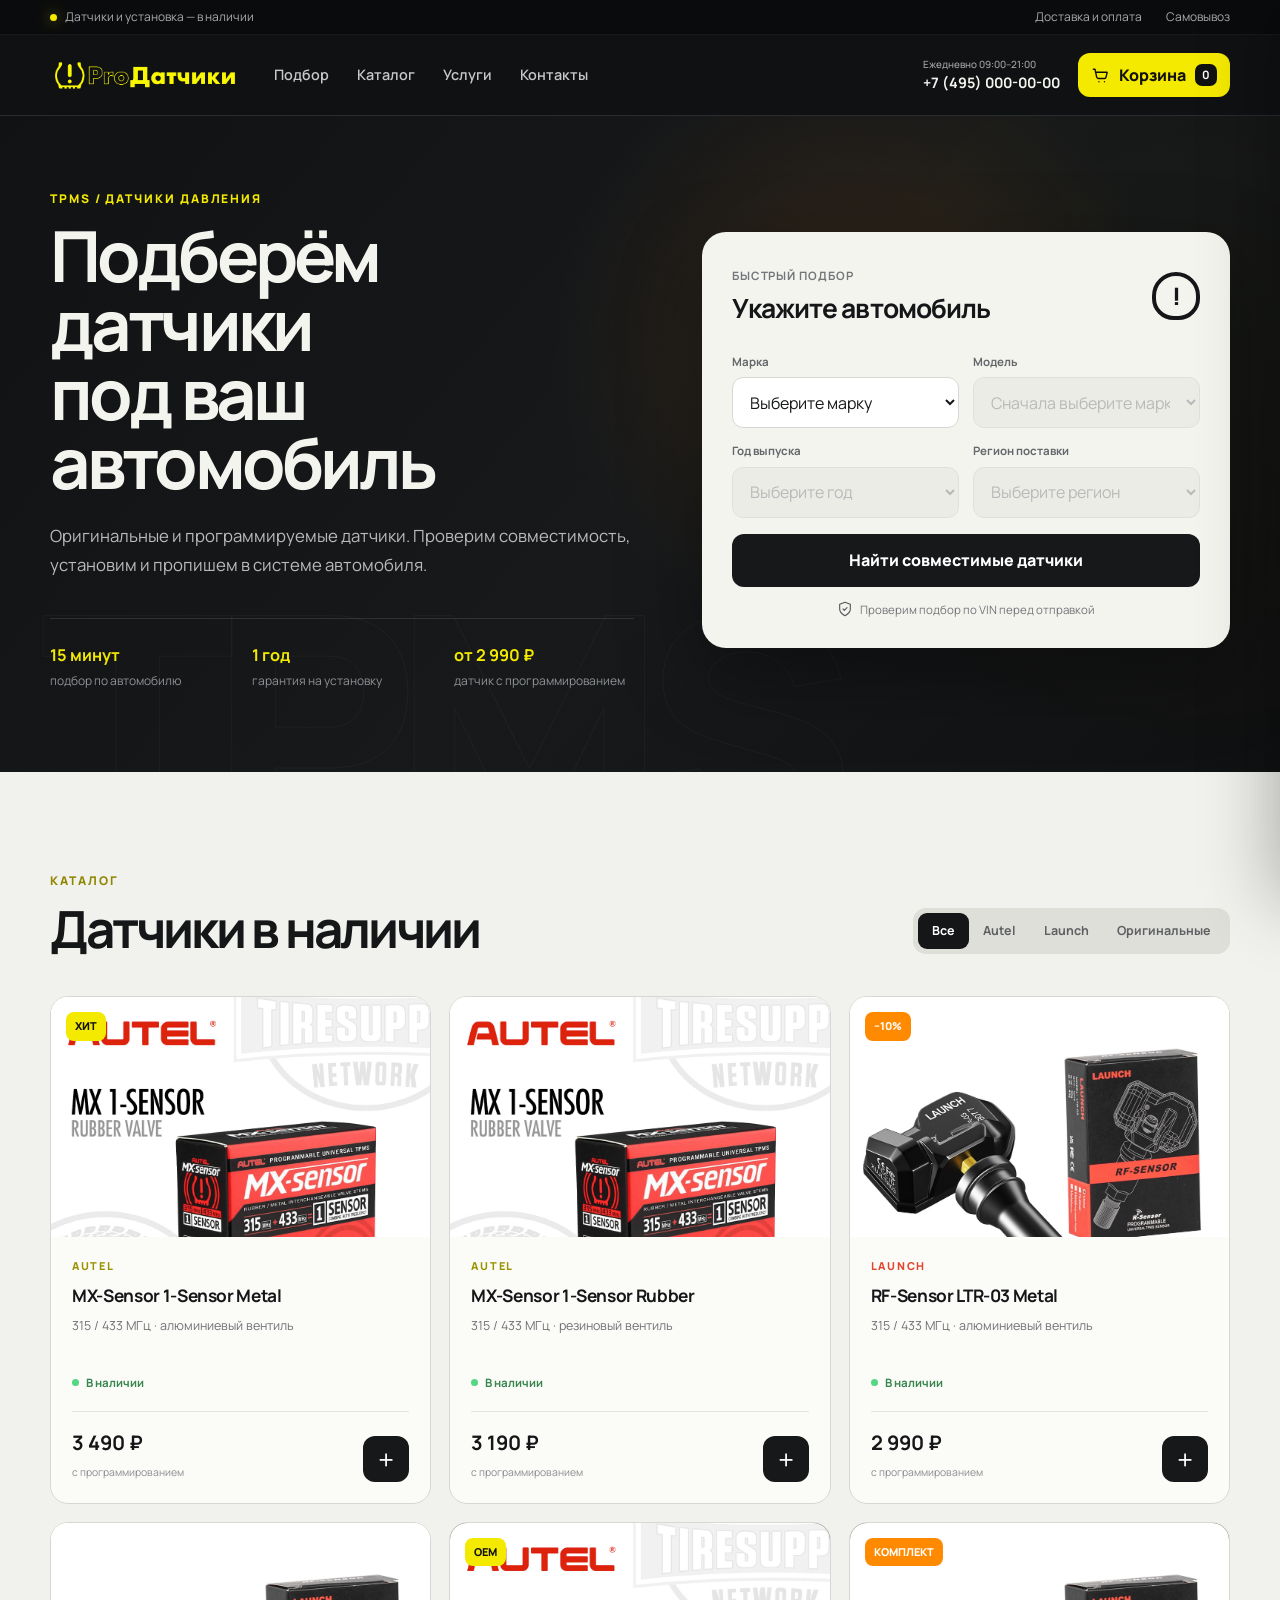
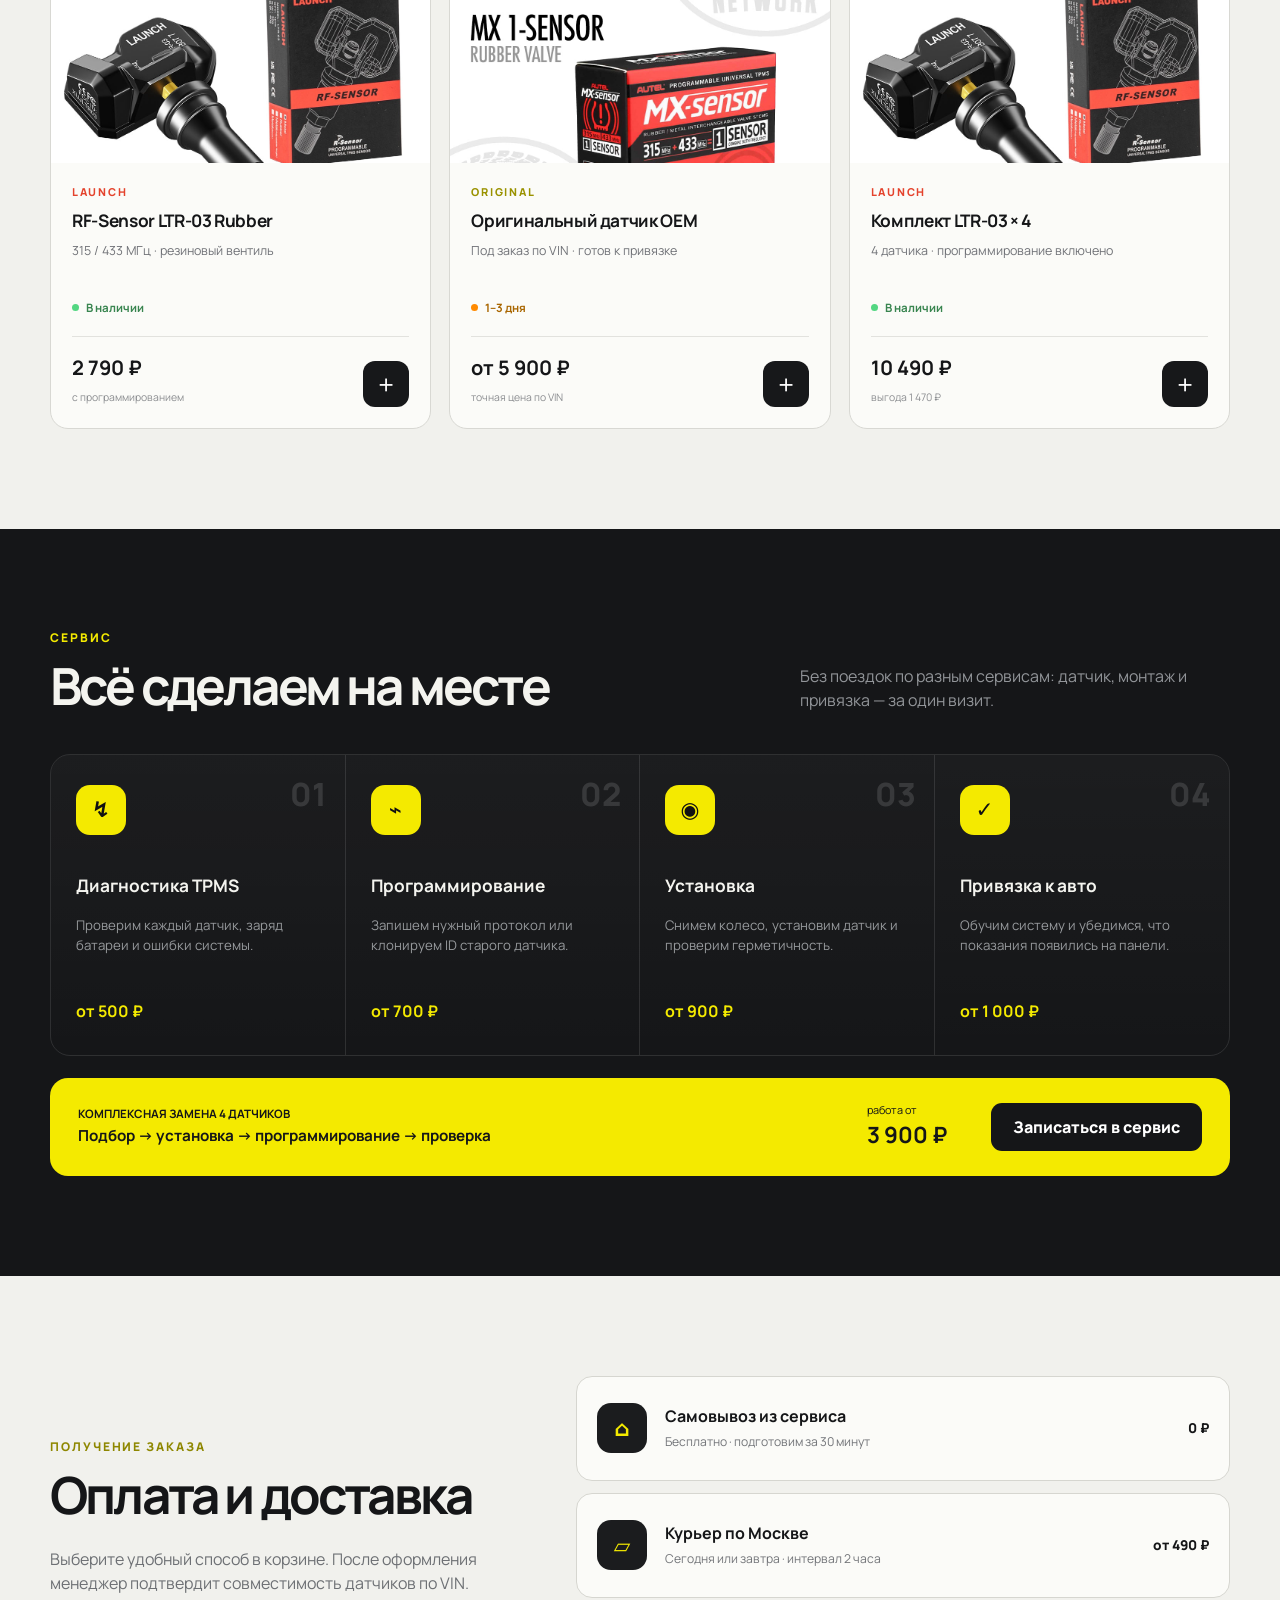
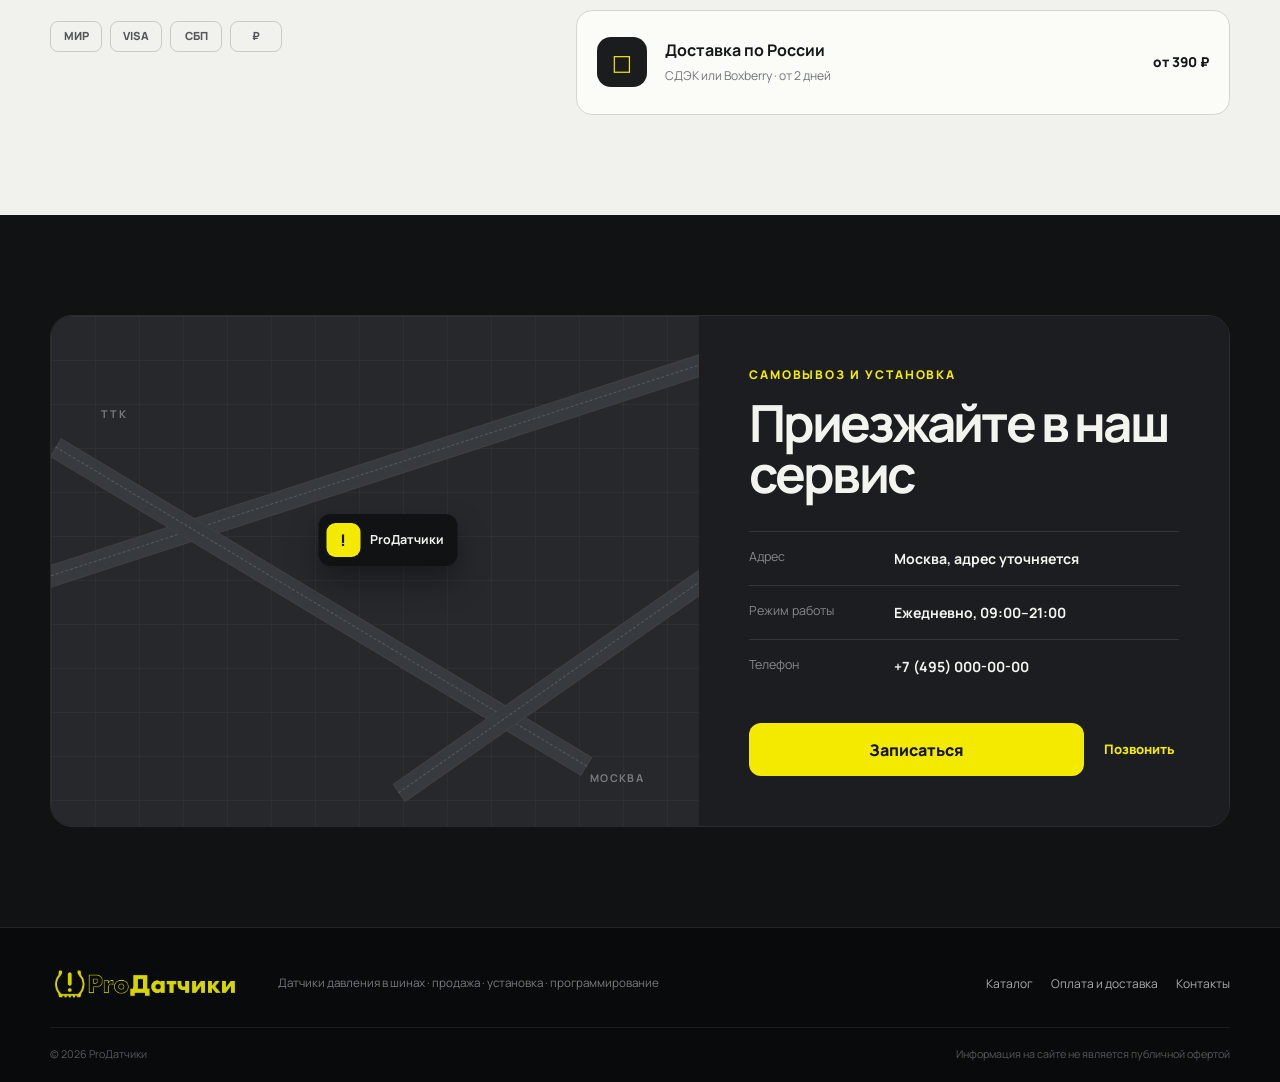
==== commit 8bfb9487: "Refresh header logo without border" ====
--- a/index.html
+++ b/index.html
@@ -23,7 +23,7 @@
 
   <header class="header" id="top">
     <div class="shell header__inner">
-      <a class="brand" href="#top" aria-label="ProДатчики — на главную"><img src="./assets/logo.png" alt="ProДатчики"></a>
+      <a class="brand" href="#top" aria-label="ProДатчики — на главную"><img src="./assets/logo-clean.png" alt="ProДатчики"></a>
       <nav class="nav" aria-label="Основная навигация">
         <a href="#selector">Подбор</a>
         <a href="#catalog">Каталог</a>
@@ -163,7 +163,7 @@
     </section>
   </main>
 
-  <footer class="footer"><div class="shell footer__inner"><a class="brand brand--footer" href="#top"><img src="./assets/logo.png" alt="ProДатчики"></a><p>Датчики давления в шинах · продажа · установка · программирование</p><div><a href="#catalog">Каталог</a><a href="#delivery">Оплата и доставка</a><a href="#contacts">Контакты</a></div></div><div class="shell footer__bottom"><span>© 2026 ProДатчики</span><span>Информация на сайте не является публичной офертой</span></div></footer>
+  <footer class="footer"><div class="shell footer__inner"><a class="brand brand--footer" href="#top"><img src="./assets/logo-clean.png" alt="ProДатчики"></a><p>Датчики давления в шинах · продажа · установка · программирование</p><div><a href="#catalog">Каталог</a><a href="#delivery">Оплата и доставка</a><a href="#contacts">Контакты</a></div></div><div class="shell footer__bottom"><span>© 2026 ProДатчики</span><span>Информация на сайте не является публичной офертой</span></div></footer>
 
   <div class="overlay" id="overlay"></div>
   <aside class="cart-drawer" id="cartDrawer" aria-hidden="true" aria-label="Корзина">
--- a/styles.css
+++ b/styles.css
@@ -32,8 +32,8 @@
 
 .header { position: sticky; top: 0; z-index: 40; background: rgba(17,18,20,.91); backdrop-filter: blur(18px); border-bottom: 1px solid var(--line); }
 .header__inner { min-height: 80px; display: flex; align-items: center; gap: 34px; }
-.brand { flex: 0 0 190px; background: #050505; border-radius: 10px; overflow: hidden; }
-.brand img { width: 190px; height: 35px; object-fit: contain; }
+.brand { flex: 0 0 190px; height: 35px; overflow: hidden; }
+.brand img { display: block; width: 190px; height: auto; transform: translateY(-14px); }
 .nav { display: flex; align-items: center; gap: 28px; margin-right: auto; }
 .nav a { font-size: .9rem; font-weight: 600; color: #c7c8ca; transition: color .2s; }
 .nav a:hover { color: var(--yellow); }
@@ -234,7 +234,7 @@
 }
 
 @media (max-width: 760px) {
-  .shell { width: min(100% - 28px, 600px); }.topline__links { display: none; }.header__inner { min-height: 70px; gap: 12px; }.brand { flex-basis: 148px; }.brand img { width: 148px; height: 29px; }.cart-button { width: 44px; padding: 0; justify-content: center; }.cart-button > span { display: none; }.cart-button b { position: absolute; transform: translate(16px,-16px); width: 19px; height: 19px; }
+  .shell { width: min(100% - 28px, 600px); }.topline__links { display: none; }.header__inner { min-height: 70px; gap: 12px; }.brand { flex-basis: 148px; height: 29px; }.brand img { width: 148px; transform: translateY(-10px); }.cart-button { width: 44px; padding: 0; justify-content: center; }.cart-button > span { display: none; }.cart-button b { position: absolute; transform: translate(16px,-16px); width: 19px; height: 19px; }
   .hero { padding: 53px 0 56px; }.hero__grid { grid-template-columns: 1fr; gap: 38px; }.hero__copy { text-align: center; }.hero__lead { margin-inline: auto; font-size: .95rem; }.hero__facts { grid-template-columns: repeat(3,1fr); text-align: left; }.hero__facts span { display: block; margin: 4px 0 0; }.selector { padding: 22px; }.selector__fields { grid-template-columns: 1fr; }.compatibility__inner { padding: 20px 0; flex-wrap: wrap; gap: 15px; }.compatibility__details { flex-basis: 100%; order: 3; flex-wrap: wrap; gap: 7px 18px; }.catalog-context { grid-template-columns: 1fr auto; }.catalog-context p { grid-column: 1/-1; grid-row: 2; }.catalog-empty { grid-template-columns: 48px 1fr; }.catalog-empty a { grid-column: 2; justify-self: start; }.section { padding: 72px 0; }.section-head { display: block; }.filters { margin-top: 24px; overflow-x: auto; }.filter { flex: 1; white-space: nowrap; }.product-grid { grid-template-columns: 1fr; }.product-card__visual { height: 260px; }.section-head.light > p { margin-top: 20px; }.service-grid { grid-template-columns: 1fr; }.service-grid article { border-right: 0; border-bottom: 1px solid var(--line); min-height: 250px; }.service-grid article:nth-child(2) { border-right: 0; }.service-grid article:last-child { border-bottom: 0; }.service-grid p { min-height: auto; }.service-cta { grid-template-columns: 1fr auto; gap: 20px; }.service-cta .secondary-button { grid-column: 1/-1; }.delivery__grid { grid-template-columns: 1fr; }.contacts__grid { grid-template-columns: 1fr; }.contacts__map { min-height: 310px; }.contacts__card { padding: 32px 24px; }.footer__inner { grid-template-columns: 1fr; gap: 20px; }.footer__bottom { gap: 20px; }.modal { padding: 30px 22px; }
 }
 
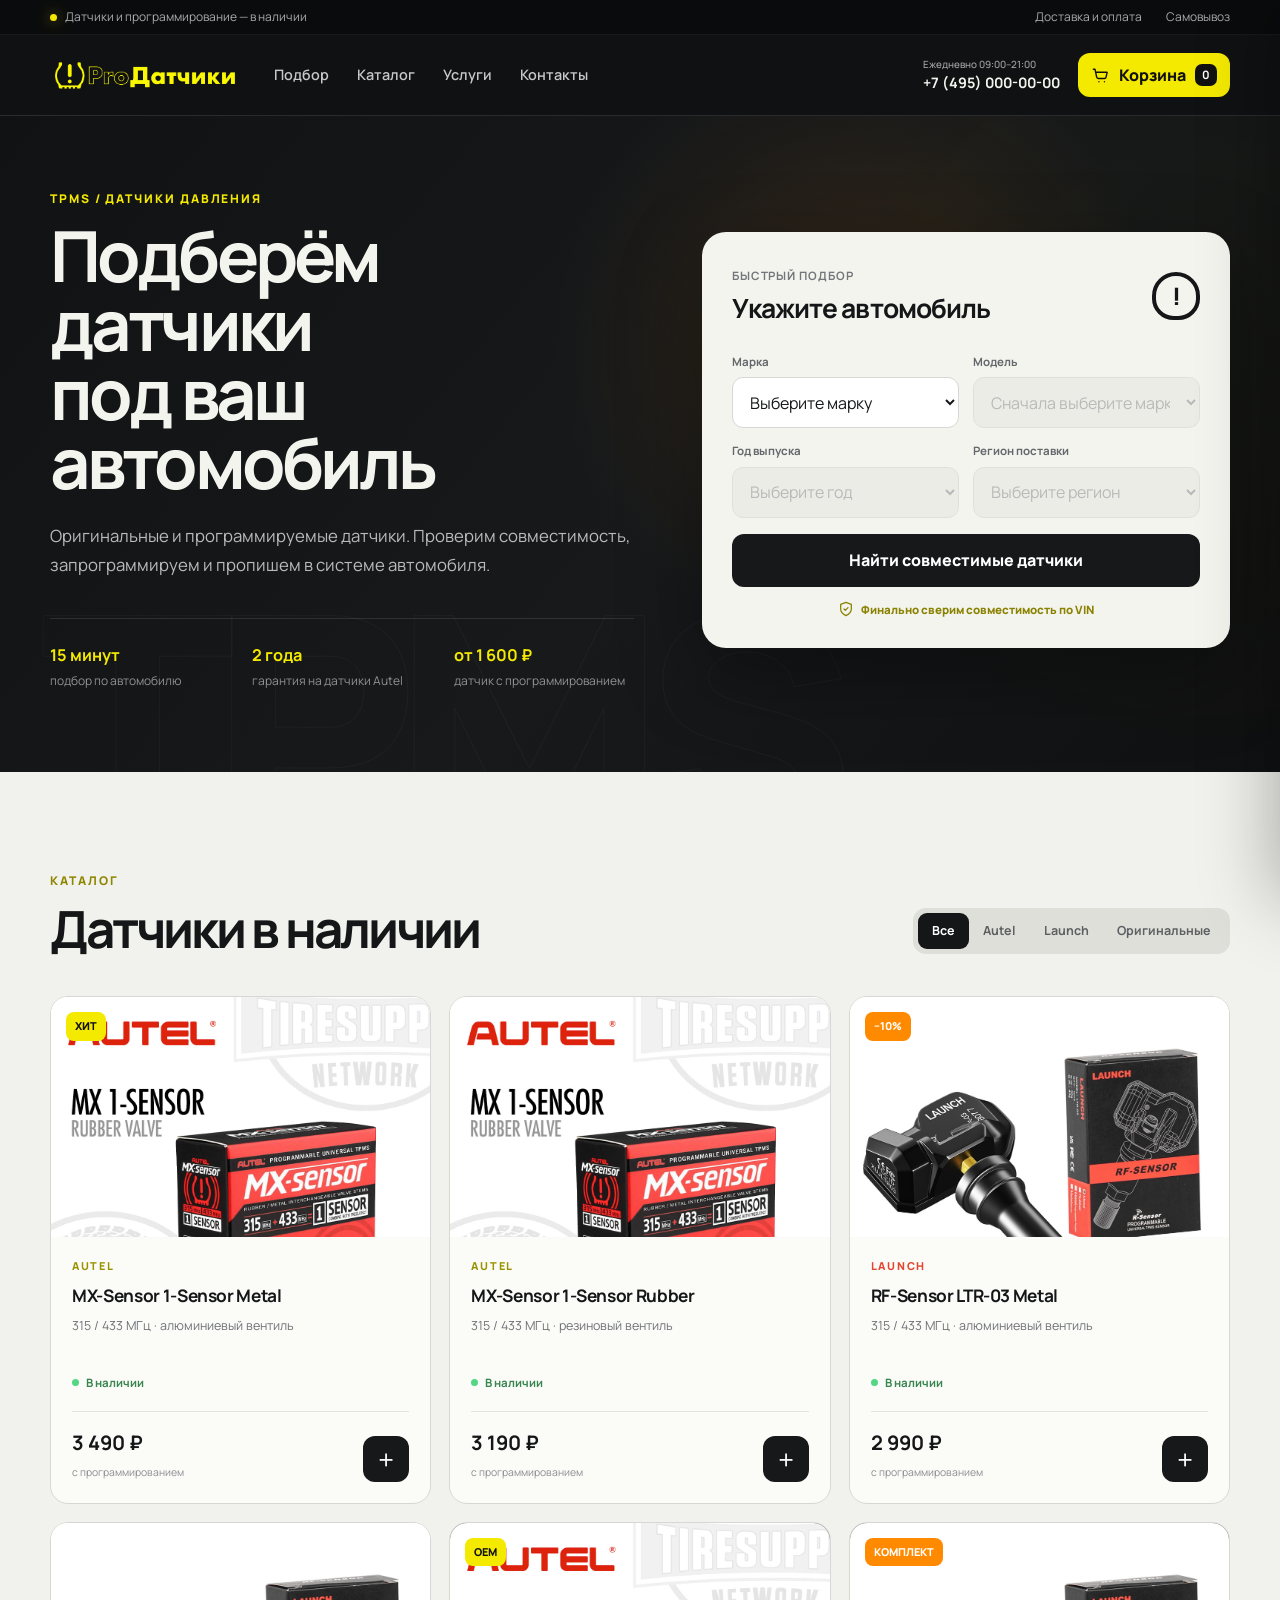
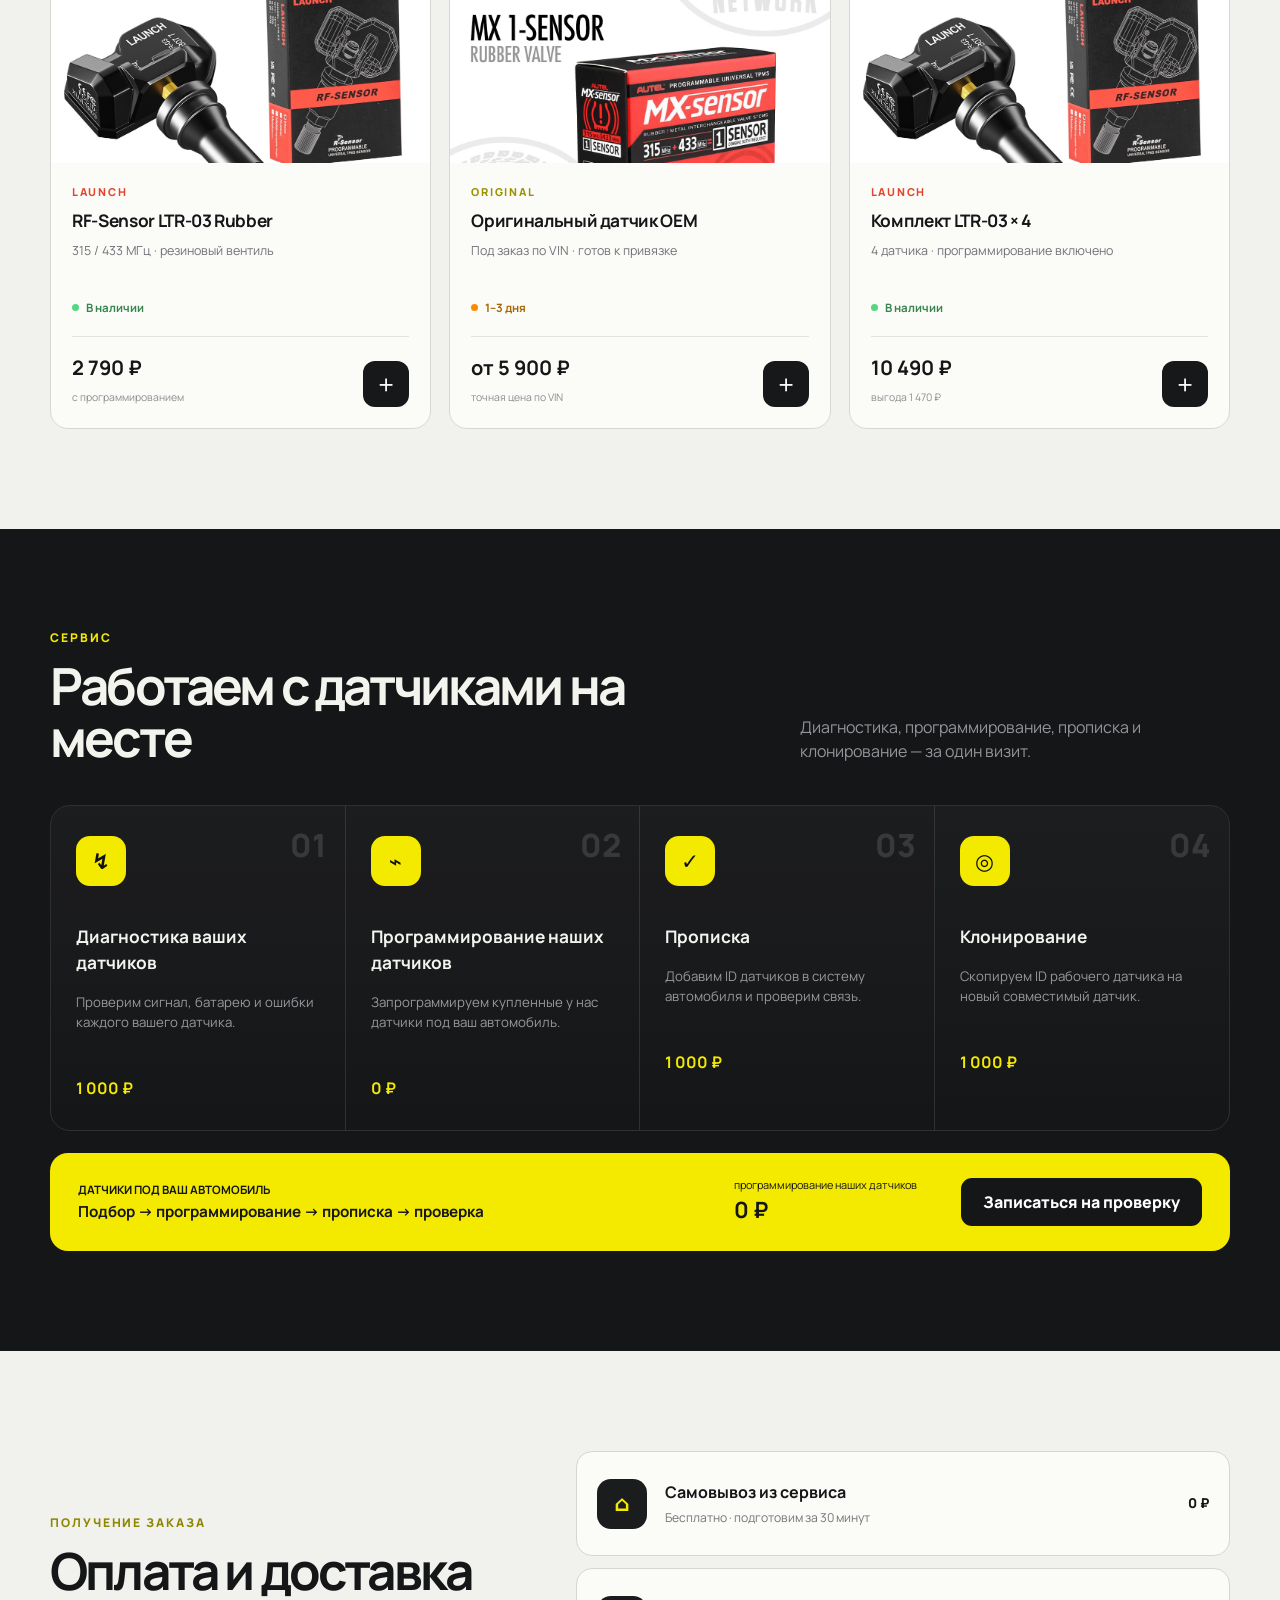
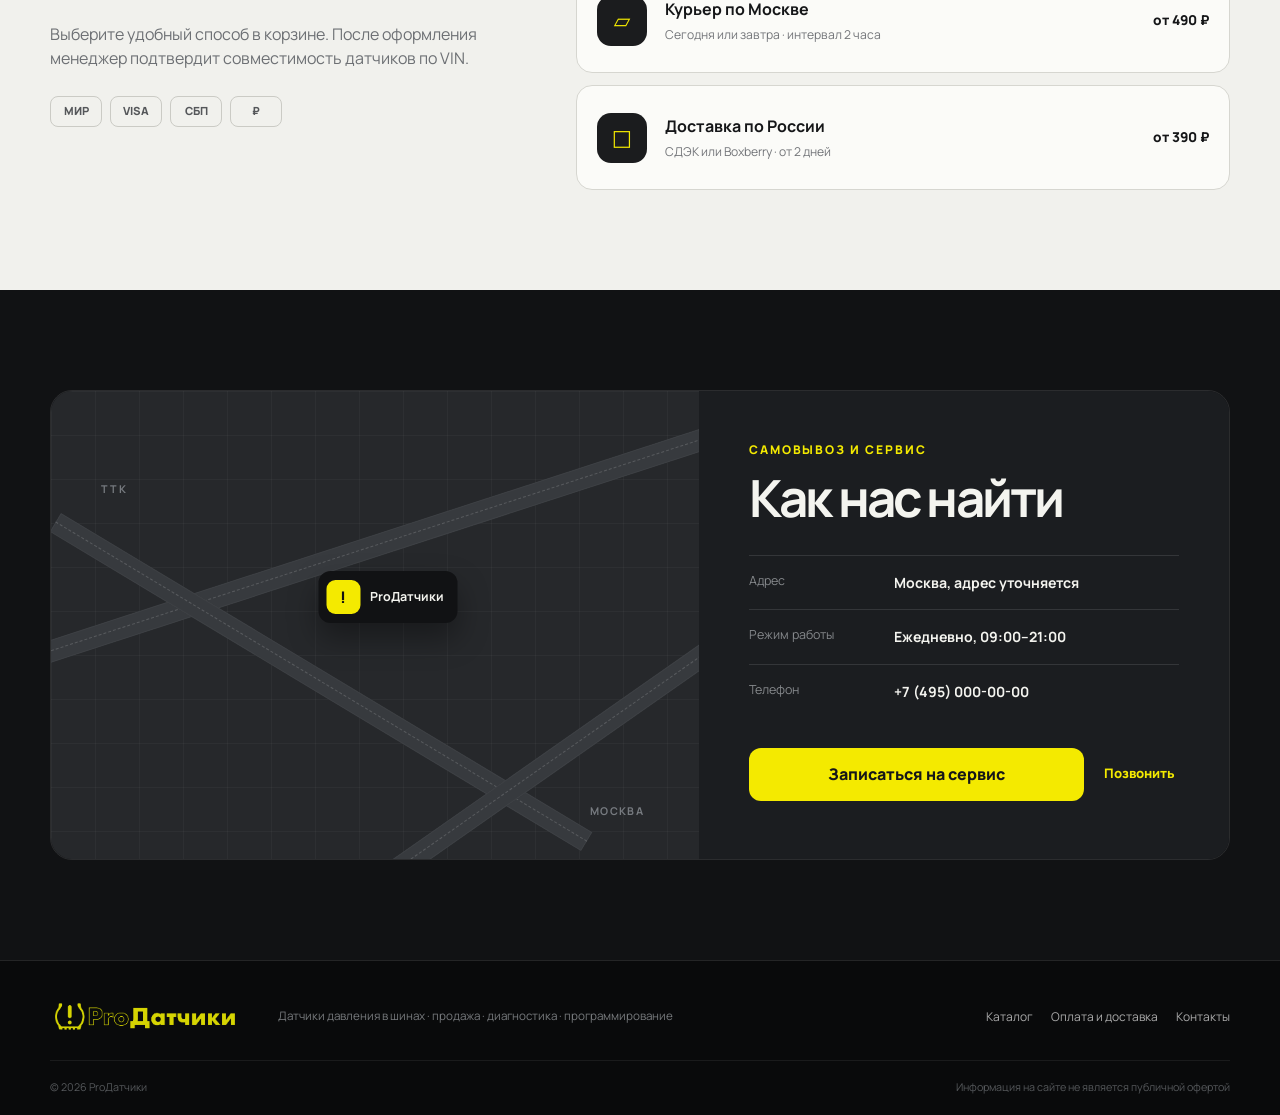
==== commit 1e51b023: "Update customer-facing services and pricing" ====
--- a/index.html
+++ b/index.html
@@ -4,7 +4,7 @@
   <meta charset="utf-8">
   <meta name="viewport" content="width=device-width, initial-scale=1">
   <title>ProДатчики — датчики давления в шинах</title>
-  <meta name="description" content="Подбор, продажа, установка и программирование датчиков давления в шинах TPMS.">
+  <meta name="description" content="Подбор, продажа, диагностика, программирование и прописка датчиков давления в шинах TPMS.">
   <meta name="robots" content="noindex, nofollow, noarchive, nosnippet">
   <meta name="theme-color" content="#111214">
   <link rel="icon" type="image/svg+xml" href="./favicon.svg">
@@ -16,7 +16,7 @@
 <body>
   <div class="topline">
     <div class="shell topline__inner">
-      <span><span class="status-dot"></span>Датчики и установка — в наличии</span>
+      <span><span class="status-dot"></span>Датчики и программирование — в наличии</span>
       <div class="topline__links"><a href="#delivery">Доставка и оплата</a><a href="#contacts">Самовывоз</a></div>
     </div>
   </div>
@@ -49,11 +49,11 @@
         <div class="hero__copy">
           <p class="eyebrow">TPMS / ДАТЧИКИ ДАВЛЕНИЯ</p>
           <h1>Подберём датчики<br>под ваш автомобиль</h1>
-          <p class="hero__lead">Оригинальные и программируемые датчики. Проверим совместимость, установим и пропишем в системе автомобиля.</p>
+          <p class="hero__lead">Оригинальные и программируемые датчики. Проверим совместимость, запрограммируем и пропишем в системе автомобиля.</p>
           <div class="hero__facts">
             <div><strong>15 минут</strong><span>подбор по автомобилю</span></div>
-            <div><strong>1 год</strong><span>гарантия на установку</span></div>
-            <div><strong>от 2 990 ₽</strong><span>датчик с программированием</span></div>
+            <div><strong>2 года</strong><span>гарантия на датчики Autel</span></div>
+            <div><strong>от 1 600 ₽</strong><span>датчик с программированием</span></div>
           </div>
         </div>
 
@@ -69,7 +69,7 @@
             <label><span>Регион поставки</span><select id="carTrim" required disabled><option value="">Выберите регион</option><option value="eu">Россия / Европа</option><option value="us">США / Канада</option><option value="unknown">Не знаю</option></select></label>
           </div>
           <button class="primary-button" type="submit">Найти совместимые датчики</button>
-          <p class="selector__note"><svg viewBox="0 0 24 24" aria-hidden="true"><path d="M12 22s8-4 8-10V5l-8-3-8 3v7c0 6 8 10 8 10Z"/><path d="m9 12 2 2 4-4"/></svg> Проверим подбор по VIN перед отправкой</p>
+          <p class="selector__note"><svg viewBox="0 0 24 24" aria-hidden="true"><path d="M12 22s8-4 8-10V5l-8-3-8 3v7c0 6 8 10 8 10Z"/><path d="m9 12 2 2 4-4"/></svg> Финально сверим совместимость по VIN</p>
         </form>
       </div>
     </section>
@@ -131,14 +131,14 @@
 
     <section class="services section" id="services">
       <div class="shell">
-        <div class="section-head light"><div><p class="eyebrow">СЕРВИС</p><h2>Всё сделаем на месте</h2></div><p>Без поездок по разным сервисам: датчик, монтаж и привязка — за один визит.</p></div>
+        <div class="section-head light"><div><p class="eyebrow">СЕРВИС</p><h2>Работаем с датчиками на месте</h2></div><p>Диагностика, программирование, прописка и клонирование — за один визит.</p></div>
         <div class="service-grid">
-          <article><span class="service-number">01</span><div class="service-icon">↯</div><h3>Диагностика TPMS</h3><p>Проверим каждый датчик, заряд батареи и ошибки системы.</p><strong>от 500 ₽</strong></article>
-          <article><span class="service-number">02</span><div class="service-icon">⌁</div><h3>Программирование</h3><p>Запишем нужный протокол или клонируем ID старого датчика.</p><strong>от 700 ₽</strong></article>
-          <article><span class="service-number">03</span><div class="service-icon">◉</div><h3>Установка</h3><p>Снимем колесо, установим датчик и проверим герметичность.</p><strong>от 900 ₽</strong></article>
-          <article><span class="service-number">04</span><div class="service-icon">✓</div><h3>Привязка к авто</h3><p>Обучим систему и убедимся, что показания появились на панели.</p><strong>от 1 000 ₽</strong></article>
+          <article><span class="service-number">01</span><div class="service-icon">↯</div><h3>Диагностика ваших датчиков</h3><p>Проверим сигнал, батарею и ошибки каждого вашего датчика.</p><strong>1 000 ₽</strong></article>
+          <article><span class="service-number">02</span><div class="service-icon">⌁</div><h3>Программирование наших датчиков</h3><p>Запрограммируем купленные у нас датчики под ваш автомобиль.</p><strong>0 ₽</strong></article>
+          <article><span class="service-number">03</span><div class="service-icon">✓</div><h3>Прописка</h3><p>Добавим ID датчиков в систему автомобиля и проверим связь.</p><strong>1 000 ₽</strong></article>
+          <article><span class="service-number">04</span><div class="service-icon">◎</div><h3>Клонирование</h3><p>Скопируем ID рабочего датчика на новый совместимый датчик.</p><strong>1 000 ₽</strong></article>
         </div>
-        <div class="service-cta"><div><span>Комплексная замена 4 датчиков</span><strong>Подбор → установка → программирование → проверка</strong></div><div class="service-cta__price"><small>работа от</small><b>3 900 ₽</b></div><button class="secondary-button" type="button" data-booking>Записаться в сервис</button></div>
+        <div class="service-cta"><div><span>Датчики под ваш автомобиль</span><strong>Подбор → программирование → прописка → проверка</strong></div><div class="service-cta__price"><small>программирование наших датчиков</small><b>0 ₽</b></div><button class="secondary-button" type="button" data-booking>Записаться на проверку</button></div>
       </div>
     </section>
 
@@ -158,12 +158,12 @@
     <section class="contacts section" id="contacts">
       <div class="shell contacts__grid">
         <div class="contacts__map" aria-label="Схема зоны самовывоза"><div class="road road-a"></div><div class="road road-b"></div><div class="road road-c"></div><div class="map-label label-a">ТТК</div><div class="map-label label-b">Москва</div><div class="map-pin"><span>!</span><b>ProДатчики</b></div></div>
-        <div class="contacts__card"><p class="eyebrow">САМОВЫВОЗ И УСТАНОВКА</p><h2>Приезжайте в наш сервис</h2><div class="contact-row"><span>Адрес</span><strong>Москва, адрес уточняется</strong></div><div class="contact-row"><span>Режим работы</span><strong>Ежедневно, 09:00–21:00</strong></div><div class="contact-row"><span>Телефон</span><strong><a href="tel:+74950000000">+7 (495) 000-00-00</a></strong></div><div class="contact-actions"><button class="primary-button" type="button" data-booking>Записаться</button><a class="text-link" href="tel:+74950000000">Позвонить</a></div></div>
+        <div class="contacts__card"><p class="eyebrow">САМОВЫВОЗ И СЕРВИС</p><h2>Как нас найти</h2><div class="contact-row"><span>Адрес</span><strong>Москва, адрес уточняется</strong></div><div class="contact-row"><span>Режим работы</span><strong>Ежедневно, 09:00–21:00</strong></div><div class="contact-row"><span>Телефон</span><strong><a href="tel:+74950000000">+7 (495) 000-00-00</a></strong></div><div class="contact-actions"><button class="primary-button" type="button" data-booking>Записаться на сервис</button><a class="text-link" href="tel:+74950000000">Позвонить</a></div></div>
       </div>
     </section>
   </main>
 
-  <footer class="footer"><div class="shell footer__inner"><a class="brand brand--footer" href="#top"><img src="./assets/logo-clean.png" alt="ProДатчики"></a><p>Датчики давления в шинах · продажа · установка · программирование</p><div><a href="#catalog">Каталог</a><a href="#delivery">Оплата и доставка</a><a href="#contacts">Контакты</a></div></div><div class="shell footer__bottom"><span>© 2026 ProДатчики</span><span>Информация на сайте не является публичной офертой</span></div></footer>
+  <footer class="footer"><div class="shell footer__inner"><a class="brand brand--footer" href="#top"><img src="./assets/logo-clean.png" alt="ProДатчики"></a><p>Датчики давления в шинах · продажа · диагностика · программирование</p><div><a href="#catalog">Каталог</a><a href="#delivery">Оплата и доставка</a><a href="#contacts">Контакты</a></div></div><div class="shell footer__bottom"><span>© 2026 ProДатчики</span><span>Информация на сайте не является публичной офертой</span></div></footer>
 
   <div class="overlay" id="overlay"></div>
   <aside class="cart-drawer" id="cartDrawer" aria-hidden="true" aria-label="Корзина">
@@ -174,7 +174,7 @@
 
   <div class="modal" id="checkoutModal" role="dialog" aria-modal="true" aria-labelledby="checkoutTitle" aria-hidden="true">
     <button class="close-button modal__close" type="button" data-close-modal aria-label="Закрыть">×</button>
-    <div id="checkoutFormView"><p class="eyebrow">ПОЧТИ ГОТОВО</p><h2 id="checkoutTitle">Оформление заказа</h2><p class="modal__lead">Оставьте контакты — уточним VIN, наличие и удобное время установки.</p><form id="checkoutForm"><label><span>Имя</span><input name="name" type="text" autocomplete="name" placeholder="Алексей" required></label><label><span>Телефон</span><input name="phone" type="tel" autocomplete="tel" placeholder="+7 999 000-00-00" required></label><fieldset><legend>Получение</legend><label class="radio"><input type="radio" name="delivery" value="Самовывоз" checked><span><b>Самовывоз и установка</b><small>Бесплатно</small></span></label><label class="radio"><input type="radio" name="delivery" value="Доставка"><span><b>Доставка</b><small>от 390 ₽</small></span></label></fieldset><fieldset><legend>Оплата</legend><label class="radio"><input type="radio" name="payment" value="Онлайн" checked><span><b>Картой онлайн</b><small>После подтверждения совместимости</small></span></label><label class="radio"><input type="radio" name="payment" value="При получении"><span><b>При получении</b><small>Картой или наличными</small></span></label></fieldset><button class="primary-button" type="submit">Подтвердить заказ</button></form></div>
+    <div id="checkoutFormView"><p class="eyebrow">ПОЧТИ ГОТОВО</p><h2 id="checkoutTitle">Оформление заказа</h2><p class="modal__lead">Оставьте контакты — уточним VIN, наличие и удобное время получения или сервиса.</p><form id="checkoutForm"><label><span>Имя</span><input name="name" type="text" autocomplete="name" placeholder="Алексей" required></label><label><span>Телефон</span><input name="phone" type="tel" autocomplete="tel" placeholder="+7 999 000-00-00" required></label><fieldset><legend>Получение</legend><label class="radio"><input type="radio" name="delivery" value="Самовывоз" checked><span><b>Самовывоз из сервиса</b><small>Бесплатно</small></span></label><label class="radio"><input type="radio" name="delivery" value="Доставка"><span><b>Доставка</b><small>от 390 ₽</small></span></label></fieldset><fieldset><legend>Оплата</legend><label class="radio"><input type="radio" name="payment" value="Онлайн" checked><span><b>Картой онлайн</b><small>После подтверждения совместимости</small></span></label><label class="radio"><input type="radio" name="payment" value="При получении"><span><b>При получении</b><small>Картой или наличными</small></span></label></fieldset><button class="primary-button" type="submit">Подтвердить заказ</button></form></div>
     <div class="success-view hidden" id="successView"><div class="success-icon">✓</div><h2>Заказ принят</h2><p>Мы свяжемся с вами в течение 15 минут, проверим датчики по VIN и подтвердим итоговую стоимость.</p><button class="primary-button" type="button" data-close-modal>Понятно</button></div>
   </div>
 
--- a/styles.css
+++ b/styles.css
@@ -73,8 +73,8 @@
 .selector .primary-button { background: #17181a; color: #fff; }
 .primary-button:hover { transform: translateY(-2px); background: var(--yellow-2); }
 .selector .primary-button:hover { background: #2a2c2f; }
-.selector__note { display: flex; align-items: center; justify-content: center; gap: 7px; margin: 14px 0 0; color: #737579; font-size: .72rem; }
-.selector__note svg { width: 16px; fill: none; stroke: #55585c; stroke-width: 1.7; stroke-linecap: round; stroke-linejoin: round; }
+.selector__note { display: flex; align-items: center; justify-content: center; gap: 7px; margin: 14px 0 0; color: #8a8200; font-size: .72rem; font-weight: 800; }
+.selector__note svg { width: 16px; fill: none; stroke: #8a8200; stroke-width: 1.9; stroke-linecap: round; stroke-linejoin: round; }
 
 .compatibility { background: var(--yellow); color: #151618; }
 .compatibility__inner { min-height: 88px; display: flex; align-items: center; gap: 32px; }
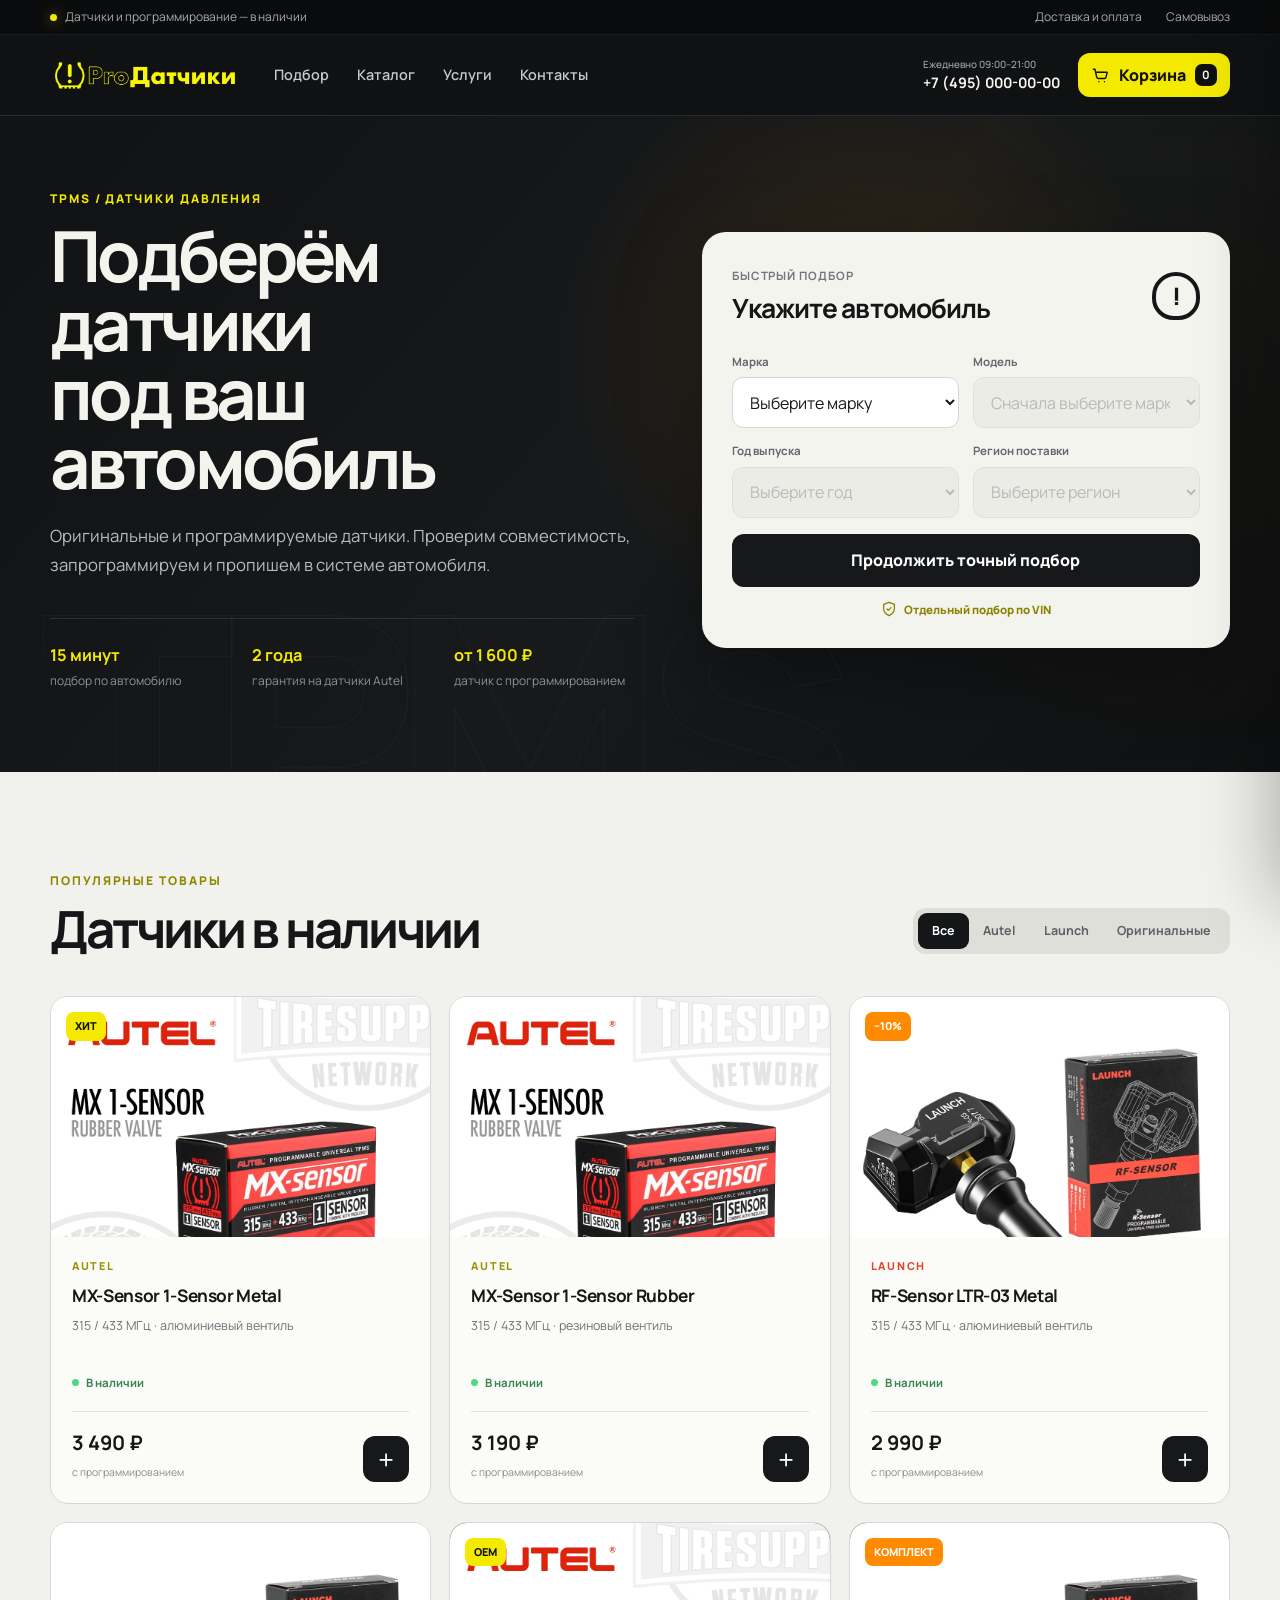
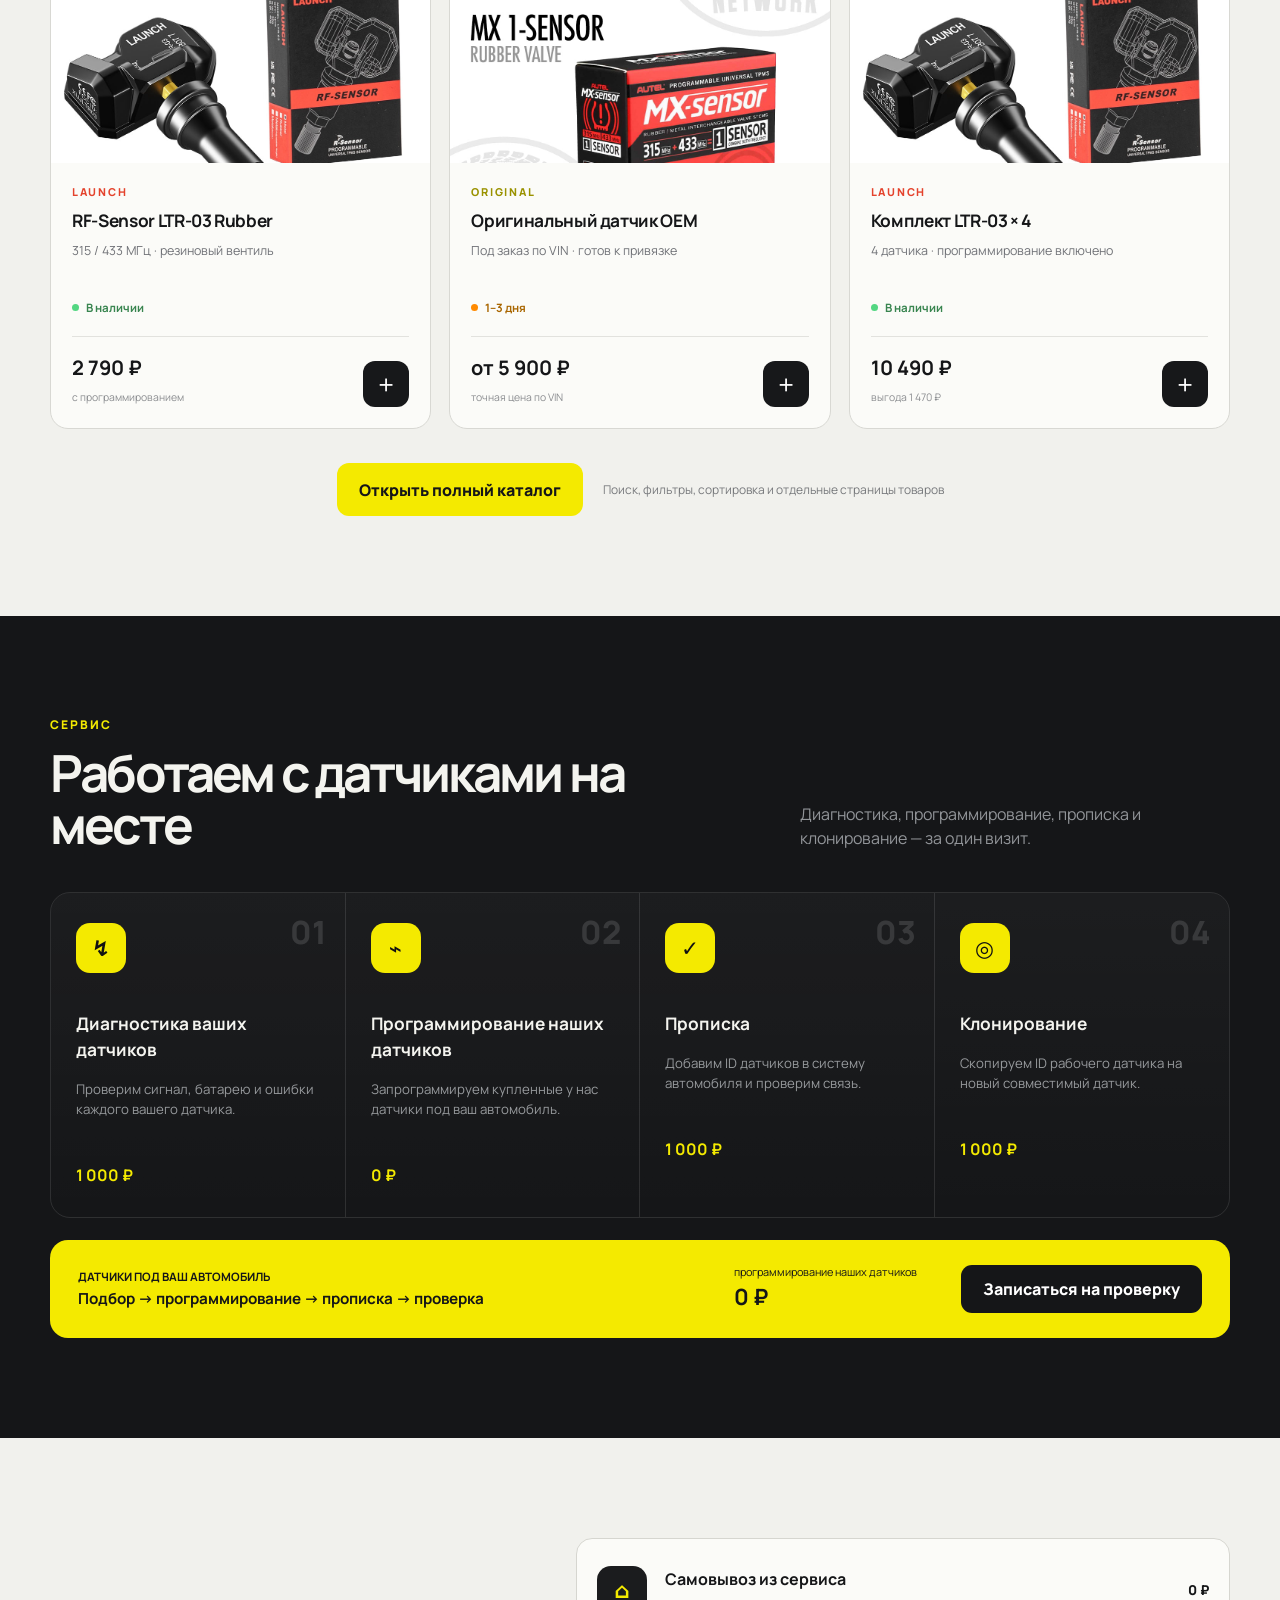
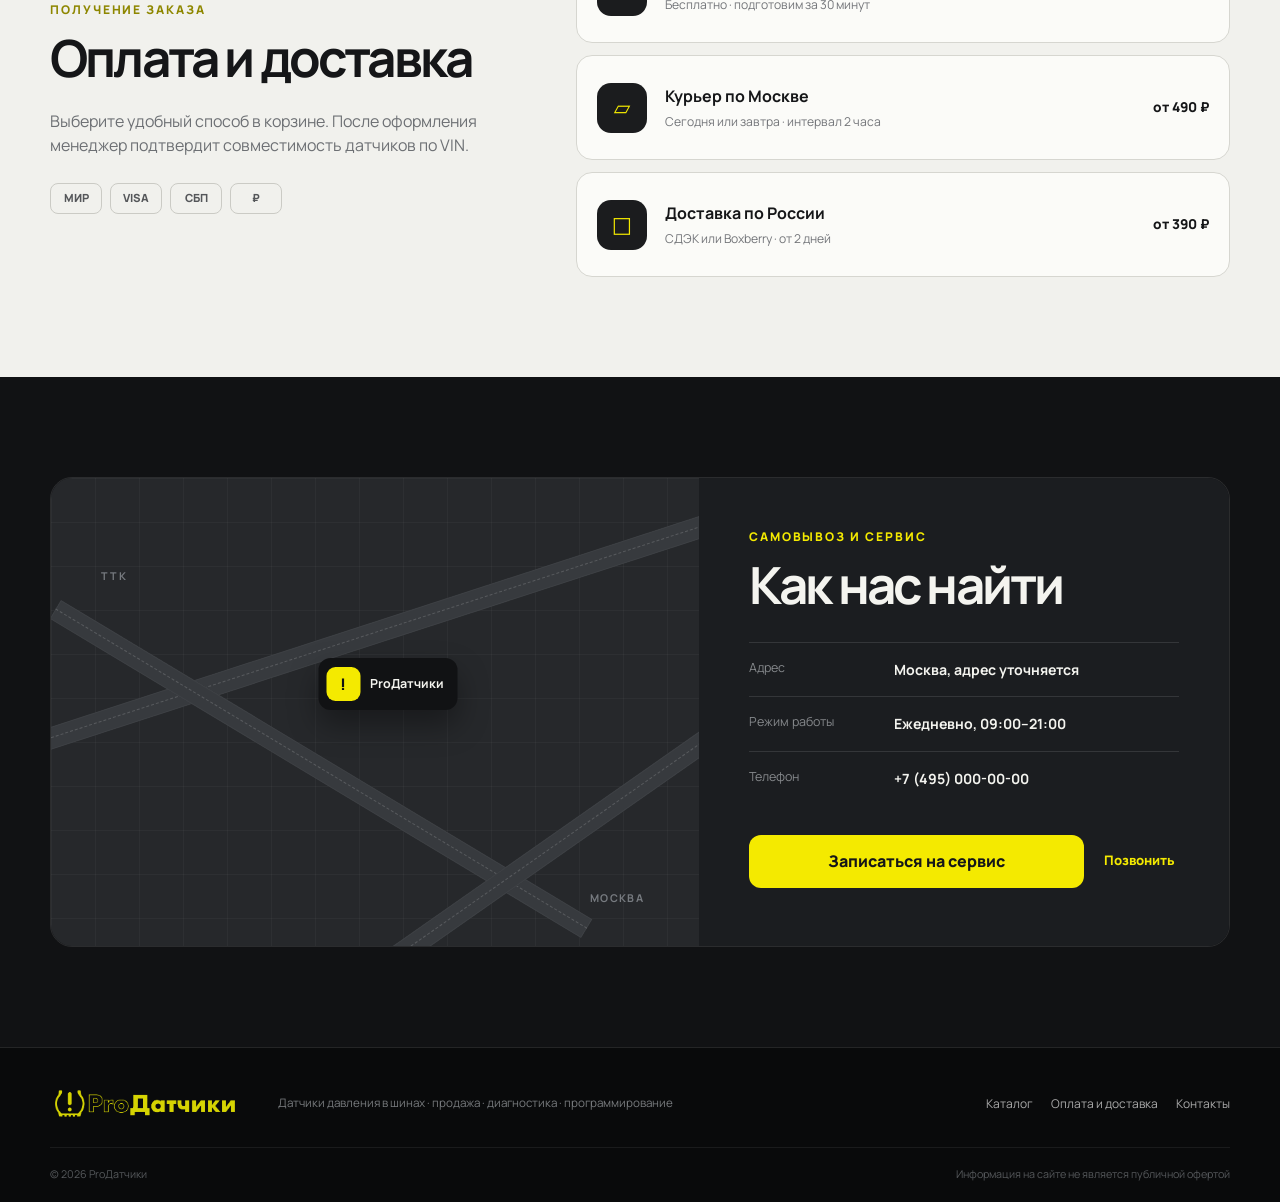
==== commit 3e14043f: "Build multipage catalog and VIN selection" ====
--- a/index.html
+++ b/index.html
@@ -17,18 +17,18 @@
   <div class="topline">
     <div class="shell topline__inner">
       <span><span class="status-dot"></span>Датчики и программирование — в наличии</span>
-      <div class="topline__links"><a href="#delivery">Доставка и оплата</a><a href="#contacts">Самовывоз</a></div>
+      <div class="topline__links"><a href="delivery.html">Доставка и оплата</a><a href="contacts.html">Самовывоз</a></div>
     </div>
   </div>
 
   <header class="header" id="top">
     <div class="shell header__inner">
-      <a class="brand" href="#top" aria-label="ProДатчики — на главную"><img src="./assets/logo-clean.png" alt="ProДатчики"></a>
+      <a class="brand" href="index.html" aria-label="ProДатчики — на главную"><img src="./assets/logo-clean.png" alt="ProДатчики"></a>
       <nav class="nav" aria-label="Основная навигация">
-        <a href="#selector">Подбор</a>
-        <a href="#catalog">Каталог</a>
-        <a href="#services">Услуги</a>
-        <a href="#contacts">Контакты</a>
+        <a href="selection.html">Подбор</a>
+        <a href="catalog.html">Каталог</a>
+        <a href="services.html">Услуги</a>
+        <a href="contacts.html">Контакты</a>
       </nav>
       <div class="header__actions">
         <a class="phone" href="tel:+74950000000"><span>Ежедневно 09:00–21:00</span>+7 (495) 000-00-00</a>
@@ -39,7 +39,7 @@
         <button class="menu-button" id="menuButton" type="button" aria-label="Открыть меню"><span></span><span></span></button>
       </div>
     </div>
-    <div class="mobile-nav" id="mobileNav"><a href="#selector">Подбор</a><a href="#catalog">Каталог</a><a href="#services">Услуги</a><a href="#delivery">Доставка и оплата</a><a href="#contacts">Контакты</a></div>
+    <div class="mobile-nav" id="mobileNav"><a href="selection.html">Подбор</a><a href="catalog.html">Каталог</a><a href="services.html">Услуги</a><a href="delivery.html">Доставка и оплата</a><a href="contacts.html">Контакты</a></div>
   </header>
 
   <main>
@@ -68,8 +68,8 @@
             <label><span>Год выпуска</span><select id="carYear" required disabled><option value="">Выберите год</option></select></label>
             <label><span>Регион поставки</span><select id="carTrim" required disabled><option value="">Выберите регион</option><option value="eu">Россия / Европа</option><option value="us">США / Канада</option><option value="unknown">Не знаю</option></select></label>
           </div>
-          <button class="primary-button" type="submit">Найти совместимые датчики</button>
-          <p class="selector__note"><svg viewBox="0 0 24 24" aria-hidden="true"><path d="M12 22s8-4 8-10V5l-8-3-8 3v7c0 6 8 10 8 10Z"/><path d="m9 12 2 2 4-4"/></svg> Финально сверим совместимость по VIN</p>
+          <button class="primary-button" type="submit">Продолжить точный подбор</button>
+          <p class="selector__note"><svg viewBox="0 0 24 24" aria-hidden="true"><path d="M12 22s8-4 8-10V5l-8-3-8 3v7c0 6 8 10 8 10Z"/><path d="m9 12 2 2 4-4"/></svg> <a href="selection.html#vin">Отдельный подбор по VIN</a></p>
         </form>
       </div>
     </section>
@@ -78,14 +78,14 @@
       <div class="shell compatibility__inner">
         <div class="compatibility__status"><span id="compatibilityIcon">✓</span><div><small id="compatibilityLabel">Совместимость подтверждена каталогом</small><strong id="selectedCar">Toyota Camry, 2021</strong></div></div>
         <div class="compatibility__details" id="compatibilityDetails"><strong>433 МГц</strong><span>Привязка: OBD</span></div>
-        <a id="compatibilityAction" href="#catalog">Показать подходящие</a>
+        <a id="compatibilityAction" href="catalog.html">Показать подходящие</a>
       </div>
     </section>
 
     <section class="catalog section" id="catalog">
       <div class="shell">
         <div class="section-head">
-          <div><p class="eyebrow">КАТАЛОГ</p><h2>Датчики в наличии</h2></div>
+          <div><p class="eyebrow">ПОПУЛЯРНЫЕ ТОВАРЫ</p><h2>Датчики в наличии</h2></div>
           <div class="filters" role="group" aria-label="Фильтр каталога">
             <button class="filter active" type="button" data-filter="all">Все</button>
             <button class="filter" type="button" data-filter="autel">Autel</button>
@@ -98,7 +98,7 @@
           <p>Подтверждение — по европейскому каталогу Autel MX-Sensor. Launch и оригинальные номера дополнительно проверяем по VIN.</p>
           <a href="https://autel.com/u/cms/www/202210/24030749wdsc.pdf" target="_blank" rel="noreferrer">Источник ↗</a>
         </div>
-        <div class="catalog-empty hidden" id="catalogEmpty"><span>!</span><div><h3 id="catalogEmptyTitle"></h3><p id="catalogEmptyText"></p></div><a href="#contacts">Отправить VIN</a></div>
+        <div class="catalog-empty hidden" id="catalogEmpty"><span>!</span><div><h3 id="catalogEmptyTitle"></h3><p id="catalogEmptyText"></p></div><a href="selection.html#vin">Проверить VIN</a></div>
 
         <div class="product-grid" id="productGrid">
           <article class="product-card" data-brand="autel">
@@ -126,6 +126,7 @@
             <div class="product-card__body"><div class="match-note hidden"></div><div class="product-brand red">LAUNCH</div><h3>Комплект LTR-03 × 4</h3><p>4 датчика · программирование включено</p><div class="stock"><span></span>В наличии</div><div class="product-card__footer"><div><strong>10 490 ₽</strong><small>выгода 1 470 ₽</small></div><button class="add-button" type="button" data-name="Комплект Launch LTR-03 × 4" data-price="10490" aria-label="Добавить комплект Launch">+</button></div></div>
           </article>
         </div>
+        <div class="home-section-link"><a class="primary-button" href="catalog.html">Открыть полный каталог</a><span>Поиск, фильтры, сортировка и отдельные страницы товаров</span></div>
       </div>
     </section>
 
@@ -163,7 +164,7 @@
     </section>
   </main>
 
-  <footer class="footer"><div class="shell footer__inner"><a class="brand brand--footer" href="#top"><img src="./assets/logo-clean.png" alt="ProДатчики"></a><p>Датчики давления в шинах · продажа · диагностика · программирование</p><div><a href="#catalog">Каталог</a><a href="#delivery">Оплата и доставка</a><a href="#contacts">Контакты</a></div></div><div class="shell footer__bottom"><span>© 2026 ProДатчики</span><span>Информация на сайте не является публичной офертой</span></div></footer>
+  <footer class="footer"><div class="shell footer__inner"><a class="brand brand--footer" href="index.html"><img src="./assets/logo-clean.png" alt="ProДатчики"></a><p>Датчики давления в шинах · продажа · диагностика · программирование</p><div><a href="catalog.html">Каталог</a><a href="delivery.html">Оплата и доставка</a><a href="contacts.html">Контакты</a></div></div><div class="shell footer__bottom"><span>© 2026 ProДатчики</span><span>Информация на сайте не является публичной офертой</span></div></footer>
 
   <div class="overlay" id="overlay"></div>
   <aside class="cart-drawer" id="cartDrawer" aria-hidden="true" aria-label="Корзина">
--- a/styles.css
+++ b/styles.css
@@ -19,7 +19,7 @@
 * { box-sizing: border-box; }
 html { scroll-behavior: smooth; }
 body { margin: 0; background: var(--bg); color: var(--ink); font-family: "Manrope", system-ui, sans-serif; font-size: 16px; line-height: 1.5; overflow-x: hidden; }
-button, input, select { font: inherit; }
+button, input, select, textarea { font: inherit; }
 button, a { -webkit-tap-highlight-color: transparent; }
 a { color: inherit; text-decoration: none; }
 img { display: block; max-width: 100%; }
@@ -30,7 +30,7 @@
 .topline__links { display: flex; gap: 24px; }
 .topline a:hover { color: var(--ink); }
 
-.header { position: sticky; top: 0; z-index: 40; background: rgba(17,18,20,.91); backdrop-filter: blur(18px); border-bottom: 1px solid var(--line); }
+.header { position: sticky; top: 0; z-index: 40; background: rgba(17,18,20,.91); color: var(--ink); backdrop-filter: blur(18px); border-bottom: 1px solid var(--line); }
 .header__inner { min-height: 80px; display: flex; align-items: center; gap: 34px; }
 .brand { flex: 0 0 190px; height: 35px; overflow: hidden; }
 .brand img { display: block; width: 190px; height: auto; transform: translateY(-14px); }
@@ -243,3 +243,190 @@
 }
 
 @media (prefers-reduced-motion: reduce) { html { scroll-behavior: auto; } *,*::before,*::after { transition-duration: .01ms !important; animation-duration: .01ms !important; } }
+
+/* Multi-page storefront */
+site-header, site-footer { display: block; }
+.nav a.active { color: var(--yellow); }
+.mobile-nav a.active { color: var(--yellow); }
+.page-light { background: #f1f1ed; color: #151618; }
+.page-light .footer { color: var(--ink); }
+.page-hero { position: relative; overflow: hidden; padding: 76px 0 84px; background: radial-gradient(circle at 76% 20%, rgba(244,234,0,.09), transparent 25%), #111214; color: var(--ink); }
+.page-hero::after { content: "TPMS"; position: absolute; right: calc(50% - 640px); bottom: -70px; color: transparent; -webkit-text-stroke: 1px rgba(255,255,255,.045); font-size: 11rem; font-weight: 800; letter-spacing: -.08em; line-height: 1; pointer-events: none; }
+.page-hero .shell { position: relative; z-index: 1; }
+.page-hero h1 { max-width: 840px; margin-bottom: 22px; font-size: clamp(3.2rem, 7vw, 6rem); }
+.page-hero > .shell > p:not(.eyebrow) { max-width: 740px; margin: 0; color: #aeb1b4; font-size: 1.03rem; line-height: 1.75; }
+.page-hero--compact { padding: 58px 0 68px; }
+.page-hero--compact h1 { font-size: clamp(2.8rem, 6vw, 4.8rem); }
+.breadcrumbs { display: flex; align-items: center; flex-wrap: wrap; gap: 8px; margin-bottom: 34px; color: #767a7f; font-size: .73rem; }
+.breadcrumbs a:hover { color: var(--yellow); }
+.inline-cta { display: inline-flex; margin-top: 28px; border-bottom: 2px solid var(--yellow); color: var(--yellow); padding-bottom: 4px; font-size: .85rem; font-weight: 800; }
+.home-section-link { display: flex; align-items: center; justify-content: center; gap: 20px; margin-top: 34px; }
+.home-section-link .primary-button { width: auto; }
+.home-section-link span { color: #77797c; font-size: .75rem; }
+.sr-only { position: absolute !important; width: 1px; height: 1px; padding: 0; margin: -1px; overflow: hidden; clip: rect(0,0,0,0); white-space: nowrap; border: 0; }
+
+/* Catalog */
+.catalog-page { background: #f1f1ed; color: #151618; }
+.catalog-toolbar { display: grid; grid-template-columns: 1fr 250px; gap: 16px; margin-bottom: 28px; }
+.search-field { position: relative; }
+.search-field svg { position: absolute; left: 17px; top: 17px; width: 20px; fill: none; stroke: #777a7e; stroke-width: 1.8; stroke-linecap: round; }
+.search-field input { height: 56px; padding-left: 50px; border-color: #d4d4ce; font-size: .9rem; }
+.sort-field { display: grid; grid-template-columns: auto 1fr; align-items: center; gap: 9px; height: 56px; border: 1px solid #d4d4ce; border-radius: 11px; background: #fff; padding-left: 14px; }
+.sort-field span { color: #787a7e; font-size: .67rem; font-weight: 700; }
+.sort-field select { height: 54px; border: 0; padding-left: 0; font-size: .77rem; }
+.filter-drawer-button { display: none; }
+.catalog-layout { display: grid; grid-template-columns: 230px 1fr; gap: 28px; align-items: start; }
+.catalog-sidebar { position: sticky; top: 102px; border: 1px solid #d5d5cf; border-radius: 16px; background: #fbfbf8; padding: 22px; }
+.filter-panel__head { display: flex; align-items: center; justify-content: space-between; margin-bottom: 5px; }
+.filter-panel__head strong { font-size: 1rem; }
+.filter-panel__head button { display: none; border: 0; background: transparent; font-size: 1.5rem; }
+.catalog-sidebar fieldset { display: grid; gap: 10px; margin: 0; padding: 19px 0; border: 0; border-bottom: 1px solid #e0e0da; }
+.catalog-sidebar legend { margin-bottom: 10px; font-size: .74rem; font-weight: 800; }
+.catalog-sidebar label { display: flex; align-items: center; gap: 8px; color: #5f6266; font-size: .75rem; cursor: pointer; }
+.catalog-sidebar input { width: 17px; height: 17px; accent-color: #151618; }
+.reset-filters { width: 100%; margin-top: 18px; border: 0; background: transparent; color: #746e00; font-size: .72rem; font-weight: 800; cursor: pointer; }
+.catalog-summary { min-height: 43px; display: flex; justify-content: space-between; align-items: start; gap: 18px; margin-bottom: 20px; }
+.catalog-summary strong, .catalog-summary span { display: block; }
+.catalog-summary strong { font-size: .95rem; }
+.catalog-summary > div > span { margin-top: 3px; color: #777a7d; font-size: .69rem; }
+.active-chips { display: flex; justify-content: flex-end; flex-wrap: wrap; gap: 7px; }
+.active-chips button { border: 1px solid #d0d0ca; border-radius: 20px; background: #fbfbf8; color: #55575a; padding: 6px 9px; font-size: .67rem; cursor: pointer; }
+.active-chips span { display: inline; margin-left: 5px; color: #999; }
+.catalog-product-grid { display: grid; grid-template-columns: repeat(3, minmax(0,1fr)); gap: 16px; }
+.catalog-card .product-card__visual { height: 205px; }
+.catalog-card .product-card__body { padding: 18px; }
+.catalog-card .product-brand { font-size: .6rem; }
+.catalog-card h3 { min-height: 51px; font-size: .97rem; }
+.catalog-card h3 a:hover { text-decoration: underline; }
+.catalog-card .stock { display: flex; margin-bottom: 17px; }
+.catalog-card .stock i { width: 7px; height: 7px; border-radius: 50%; background: var(--green); }
+.catalog-card .stock.amber i { background: var(--orange); }
+.catalog-no-results { min-height: 460px; display: grid; place-content: center; justify-items: center; text-align: center; border: 1px dashed #cbcbc4; border-radius: 18px; }
+.catalog-no-results > span { color: #a4a59f; font-size: 3rem; }
+.catalog-no-results h2 { margin: 10px 0 5px; }
+.catalog-no-results p { color: #777; }
+.catalog-no-results .primary-button { width: auto; }
+.pagination { display: flex; justify-content: center; gap: 7px; margin-top: 35px; }
+.pagination button { min-width: 42px; height: 42px; border: 1px solid #d0d0ca; border-radius: 10px; background: #fbfbf8; color: #333; cursor: pointer; }
+.pagination button.active { border-color: #151618; background: #151618; color: #fff; }
+.pagination button:disabled { opacity: .35; cursor: default; }
+.catalog-scale-note { display: flex; align-items: center; justify-content: space-between; gap: 30px; margin-top: 70px; border-radius: 20px; background: #151618; color: #fff; padding: 30px; }
+.catalog-scale-note > div { display: flex; align-items: center; gap: 22px; }
+.catalog-scale-note > div > span { color: var(--yellow); font-size: 2.3rem; font-weight: 800; }
+.catalog-scale-note strong { display: block; margin-bottom: 4px; }
+.catalog-scale-note p { max-width: 650px; margin: 0; color: #94979a; font-size: .75rem; }
+.catalog-scale-note > a { flex: 0 0 auto; border-bottom: 2px solid var(--yellow); color: var(--yellow); padding-bottom: 3px; font-size: .75rem; font-weight: 800; }
+
+/* Selection */
+.selection-hero { padding-bottom: 110px; }
+.selection-page { margin-top: -58px; padding-top: 0; background: #f1f1ed; color: #151618; }
+.selection-layout { position: relative; z-index: 2; display: grid; grid-template-columns: minmax(0,1.35fr) minmax(300px,.65fr); gap: 28px; align-items: start; }
+.selection-workspace { border: 1px solid #d5d5cf; border-radius: 22px; background: #fbfbf8; overflow: hidden; box-shadow: 0 20px 60px rgba(0,0,0,.1); }
+.selection-tabs { display: grid; grid-template-columns: 1fr 1fr; border-bottom: 1px solid #d8d8d2; background: #e8e8e3; padding: 6px; }
+.selection-tabs button { min-height: 48px; border: 0; border-radius: 10px; background: transparent; color: #707276; font-weight: 800; cursor: pointer; }
+.selection-tabs button.active { background: #151618; color: #fff; }
+.selection-panel { padding: 34px; }
+.selection-panel__head { display: flex; gap: 17px; align-items: center; margin-bottom: 28px; }
+.selection-panel__head > span { min-width: 52px; height: 52px; display: grid; place-items: center; border-radius: 14px; background: var(--yellow); font-size: .82rem; font-weight: 900; }
+.selection-panel__head h2 { margin: 0 0 4px; font-size: 1.5rem; }
+.selection-panel__head p { margin: 0; color: #777a7e; font-size: .76rem; }
+.full-selector { display: grid; grid-template-columns: 1fr 1fr; gap: 16px; }
+.full-selector label > span, .vin-form > label, .contact-form-card label > span { display: block; margin-bottom: 7px; color: #63666a; font-size: .72rem; font-weight: 700; }
+.full-selector .primary-button { grid-column: 1/-1; margin-top: 6px; }
+.vin-form > label { font-size: .78rem; }
+.vin-input-wrap { position: relative; }
+.vin-input-wrap input { height: 64px; padding-right: 78px; font-family: ui-monospace, SFMono-Regular, Menlo, monospace; font-size: 1.25rem; font-weight: 700; letter-spacing: .09em; text-transform: uppercase; }
+.vin-input-wrap span { position: absolute; right: 16px; top: 22px; color: #8b8d90; font-size: .7rem; }
+.vin-form .primary-button { margin-top: 15px; }
+.field-error { margin: 8px 0 0; color: #bc2d23; font-size: .72rem; font-weight: 700; }
+.vin-privacy { display: flex; gap: 12px; margin-top: 20px; border-radius: 12px; background: #ecece7; padding: 14px; }
+.vin-privacy > span { color: #777000; font-size: 1.2rem; }
+.vin-privacy p { margin: 0; color: #6c6e72; font-size: .68rem; line-height: 1.6; }
+.vin-privacy strong { display: block; color: #303235; }
+.selection-aside { border-radius: 22px; background: #191a1c; color: #fff; padding: 32px; }
+.selection-aside h2 { margin-bottom: 30px; font-size: 1.65rem; line-height: 1.16; }
+.selection-aside ol { display: grid; gap: 22px; margin: 0; padding: 0; list-style: none; }
+.selection-aside li { display: grid; grid-template-columns: 34px 1fr; gap: 12px; }
+.selection-aside li > span { width: 34px; height: 34px; display: grid; place-items: center; border: 1px solid rgba(255,255,255,.18); border-radius: 9px; color: var(--yellow); font-size: .73rem; font-weight: 800; }
+.selection-aside li strong { display: block; margin-bottom: 4px; font-size: .83rem; }
+.selection-aside li p { margin: 0; color: #96999c; font-size: .7rem; }
+.selection-warning { margin-top: 28px; border-left: 3px solid var(--yellow); background: rgba(255,255,255,.05); padding: 15px; }
+.selection-warning strong { color: var(--yellow); font-size: .73rem; }
+.selection-warning p { margin: 3px 0 0; color: #a2a5a8; font-size: .68rem; }
+.selection-result { border-top: 1px solid #d8d8d2; padding: 34px; }
+.selection-result--ok { background: #edf8ef; }
+.selection-result--info { background: #edf1f2; }
+.selection-result--manual { background: #fff3e4; }
+.selection-result--loading { background: #f4f4ef; }
+.selection-result__head { display: flex; gap: 15px; align-items: center; }
+.selection-result__head > span { width: 46px; height: 46px; flex: 0 0 auto; display: grid; place-items: center; border-radius: 50%; background: #151618; color: var(--yellow); font-weight: 900; }
+.selection-result__head small { color: #727579; font-size: .65rem; font-weight: 800; text-transform: uppercase; }
+.selection-result__head h2 { margin: 2px 0; font-size: 1.35rem; }
+.selection-result__head p { margin: 0; color: #686b6f; font-size: .75rem; }
+.decoded-grid, .result-specs { display: grid; grid-template-columns: repeat(4,1fr); gap: 10px; margin-top: 24px; }
+.decoded-grid div, .result-specs div { border: 1px solid rgba(0,0,0,.09); border-radius: 11px; background: rgba(255,255,255,.55); padding: 12px; }
+.decoded-grid span, .result-specs span { display: block; margin-bottom: 4px; color: #777a7d; font-size: .62rem; }
+.decoded-grid strong, .result-specs strong { display: block; font-size: .75rem; }
+.result-specs { grid-template-columns: repeat(3,1fr); }
+.result-reason { margin: 22px 0 0; color: #5f6265; font-size: .82rem; }
+.selection-result__actions { display: flex; align-items: center; gap: 15px; margin-top: 24px; }
+.selection-result__actions .primary-button { width: auto; }
+.selection-result__actions > span { color: #73767a; font-size: .66rem; }
+.loading-row { display: flex; align-items: center; gap: 16px; }
+.loading-row > span { width: 30px; height: 30px; border: 3px solid #d6d6d0; border-top-color: #111214; border-radius: 50%; animation: spin .8s linear infinite; }
+.loading-row p { margin: 3px 0 0; color: #777; font-size: .72rem; }
+@keyframes spin { to { transform: rotate(360deg); } }
+
+/* Product */
+.product-page { min-height: 70vh; background: #f1f1ed; color: #151618; }
+.product-page .breadcrumbs { color: #777; }
+.product-detail { display: grid; grid-template-columns: 1fr 1fr; gap: 58px; align-items: center; }
+.product-detail__media { position: relative; min-height: 520px; display: grid; place-items: center; border: 1px solid #d7d7d1; border-radius: 22px; background: #fff; overflow: hidden; }
+.product-detail__media img { width: 100%; max-height: 500px; object-fit: contain; }
+.product-detail__info h1 { margin: 12px 0 22px; font-size: clamp(2.4rem,5vw,4.3rem); line-height: 1; }
+.product-detail__lead { color: #66696d; line-height: 1.7; }
+.product-detail__stock { display: flex; align-items: center; gap: 8px; margin: 25px 0; color: #36854f; font-size: .76rem; font-weight: 800; }
+.product-detail__stock span { width: 9px; height: 9px; border-radius: 50%; background: var(--green); }
+.product-detail__stock.is-order { color: #a06400; }.product-detail__stock.is-order span { background: var(--orange); }
+.product-detail__price { margin-bottom: 20px; }.product-detail__price strong { display: block; font-size: 2rem; }.product-detail__price span { color: #73767a; font-size: .7rem; }
+.product-detail__info .primary-button { width: min(100%,420px); }
+.product-vin-link { display: block; margin-top: 17px; color: #716b00; font-size: .76rem; font-weight: 800; }
+.product-information { display: grid; grid-template-columns: 1fr 360px; gap: 45px; margin-top: 80px; border-top: 1px solid #d2d2cc; padding-top: 50px; }
+.product-information h2 { font-size: 2rem; }
+.product-information dl { margin: 0; }.product-information dl div { display: grid; grid-template-columns: 1fr 1fr; border-top: 1px solid #d5d5cf; padding: 14px 0; font-size: .78rem; }.product-information dt { color: #777; }.product-information dd { margin: 0; font-weight: 700; }
+.product-information aside { align-self: start; border-radius: 18px; background: #17181a; color: #fff; padding: 26px; }.product-information aside strong { color: var(--yellow); }.product-information aside p { margin: 12px 0; color: #979a9e; font-size: .75rem; }.product-information aside a { font-size: .75rem; font-weight: 800; }
+.product-not-found { max-width: 650px; margin: 80px auto; text-align: center; }.product-not-found .primary-button { width: auto; margin-top: 20px; }
+
+/* Services, delivery and contacts */
+.services-page { background: #f1f1ed; color: #151618; }
+.service-list { display: grid; gap: 14px; }
+.service-list article { display: grid; grid-template-columns: 70px 1fr auto; gap: 26px; align-items: start; border: 1px solid #d5d5cf; border-radius: 18px; background: #fbfbf8; padding: 30px; }
+.service-list article > span { width: 54px; height: 54px; display: grid; place-items: center; border-radius: 14px; background: #17181a; color: var(--yellow); font-weight: 800; }
+.service-list h2 { margin: 0 0 9px; font-size: 1.55rem; }.service-list p:not(.eyebrow) { max-width: 720px; color: #676a6e; font-size: .82rem; }.service-list ul { display: flex; flex-wrap: wrap; gap: 8px 25px; margin: 0; padding: 0; list-style: none; color: #777; font-size: .7rem; }.service-list li::before { content: "✓"; margin-right: 6px; color: #6b6500; font-weight: 900; }.service-list article > strong { align-self: center; color: #17181a; font-size: 1.45rem; white-space: nowrap; }
+.process-section { background: #151618; }.process-grid { display: grid; grid-template-columns: repeat(4,1fr); border: 1px solid var(--line); border-radius: 18px; overflow: hidden; }.process-grid article { min-height: 220px; border-right: 1px solid var(--line); padding: 26px; }.process-grid article:last-child { border: 0; }.process-grid span { width: 38px; height: 38px; display: grid; place-items: center; margin-bottom: 40px; border-radius: 10px; background: var(--yellow); color: #111; font-weight: 900; }.process-grid h3 { font-size: 1rem; }.process-grid p { color: #929599; font-size: .76rem; }.wide-cta { display: flex; align-items: center; justify-content: space-between; gap: 25px; margin-top: 22px; border-radius: 16px; background: var(--yellow); color: #151618; padding: 22px 26px; }.wide-cta small,.wide-cta strong { display: block; }.wide-cta small { font-size: .65rem; }.wide-cta strong { font-size: .9rem; }.wide-cta b { font-size: .82rem; }
+.delivery-page { background: #f1f1ed; color: #151618; }.delivery-options { display: grid; gap: 14px; }.delivery-options article { display: grid; grid-template-columns: 70px 1fr; gap: 22px; border: 1px solid #d5d5cf; border-radius: 18px; background: #fbfbf8; padding: 28px; }.delivery-options article > span { width: 54px; height: 54px; display: grid; place-items: center; border-radius: 14px; background: #17181a; color: var(--yellow); font-weight: 900; }.delivery-options h2 { margin: 0 0 8px; }.delivery-options p { color: #676a6e; font-size: .8rem; }.delivery-options dl { display: grid; grid-template-columns: repeat(3,1fr); margin: 20px 0 0; border-top: 1px solid #dddcd6; padding-top: 16px; }.delivery-options dl div { padding-right: 15px; }.delivery-options dt { color: #838589; font-size: .64rem; }.delivery-options dd { margin: 4px 0 0; font-size: .76rem; font-weight: 800; }.delivery-options a { display: inline-block; margin-top: 18px; color: #706a00; font-size: .75rem; font-weight: 800; }.payment-section { display: flex; align-items: center; justify-content: space-between; gap: 50px; margin-top: 60px; }.payment-section h2 { font-size: 2.2rem; }.payment-section p:not(.eyebrow) { max-width: 660px; color: #686b6f; font-size: .82rem; }.payment-methods { display: flex; gap: 8px; }.payment-methods span { width: 64px; height: 42px; display: grid; place-items: center; border: 1px solid #cecec8; border-radius: 10px; background: #fff; font-size: .72rem; font-weight: 800; }.notice-card { display: grid; grid-template-columns: 48px 1fr auto; gap: 18px; align-items: center; margin-top: 50px; border-radius: 18px; background: #17181a; color: #fff; padding: 22px; }.notice-card > span { width: 48px; height: 48px; display: grid; place-items: center; border-radius: 13px; background: var(--yellow); color: #111; font-weight: 900; }.notice-card p { margin: 3px 0 0; color: #989b9e; font-size: .73rem; }.notice-card a { color: var(--yellow); font-size: .75rem; font-weight: 800; }
+.contacts-page { background: #111214; }.contacts-page__grid { display: grid; grid-template-columns: 1fr 1fr; gap: 28px; align-items: start; }.contacts-page__info { display: grid; grid-template-columns: 1fr 1fr; gap: 12px; }.contact-info-card { min-height: 160px; border: 1px solid var(--line); border-radius: 16px; background: #1b1d20; padding: 22px; }.contact-info-card > span { display: block; margin-bottom: 10px; color: #85888c; font-size: .67rem; }.contact-info-card strong { font-size: .9rem; }.contact-info-card p { margin: 8px 0 0; color: #74777a; font-size: .67rem; }.contacts-map-full { position: relative; grid-column: 1/-1; min-height: 320px; overflow: hidden; border: 1px solid var(--line); border-radius: 17px; background: #25272a; }.contacts-map-full::before { content:""; position:absolute; inset:0; background-image:linear-gradient(rgba(255,255,255,.035) 1px,transparent 1px),linear-gradient(90deg,rgba(255,255,255,.035) 1px,transparent 1px); background-size:40px 40px; }.contacts-map-full > p { position: absolute; left: 18px; right: 18px; bottom: 10px; color: #73767a; font-size: .66rem; }.contact-form-card { border: 1px solid var(--line); border-radius: 20px; background: #1b1d20; padding: 32px; }.contact-form-card h2 { margin-bottom: 8px; font-size: 2rem; }.contact-form-card > p:not(.eyebrow) { color: #8f9296; font-size: .78rem; }.contact-form-card form { display: grid; gap: 14px; margin-top: 24px; }.contact-form-card select,.contact-form-card input,.contact-form-card textarea { background: #f8f8f4; }.contact-form-card textarea { width: 100%; border: 1px solid #d7d8d5; border-radius: 11px; color: #17181a; padding: 13px; resize: vertical; }.contact-form-card form > small { color: #6f7275; font-size: .61rem; text-align: center; }.form-success { min-height: 450px; display: grid; place-content: center; justify-items: center; text-align: center; }.form-success > span { width: 60px; height: 60px; display: grid; place-items: center; border-radius: 50%; background: var(--yellow); color: #111; font-size: 1.4rem; font-weight: 900; }.form-success h2 { margin: 18px 0 8px; }.form-success p { max-width: 340px; color: #929599; font-size: .78rem; }.form-success .secondary-button { margin-top: 12px; }
+.primary-button.is-disabled { opacity: .45; pointer-events: none; }
+
+@media (max-width: 1050px) {
+  .catalog-product-grid { grid-template-columns: repeat(2,minmax(0,1fr)); }
+  .selection-layout { grid-template-columns: 1fr; }.selection-aside { display: grid; grid-template-columns: 1fr 1fr; gap: 25px; }.selection-aside ol { grid-column: 1/-1; grid-template-columns: repeat(3,1fr); }.selection-warning { margin-top: 0; }
+  .product-detail { gap: 35px; }.product-detail__media { min-height: 420px; }
+  .process-grid { grid-template-columns: repeat(2,1fr); }.process-grid article:nth-child(2) { border-right: 0; }.process-grid article:nth-child(-n+2) { border-bottom: 1px solid var(--line); }
+  .contacts-page__grid { grid-template-columns: 1fr; }
+}
+
+@media (max-width: 760px) {
+  .page-hero { padding: 50px 0 62px; }.page-hero h1 { font-size: 3rem; }.page-hero::after { font-size: 7rem; right: -30px; bottom: -25px; }.breadcrumbs { margin-bottom: 26px; }
+  .home-section-link { align-items: stretch; flex-direction: column; text-align: center; }
+  .catalog-toolbar { grid-template-columns: 1fr; }.sort-field { grid-row: 2; }.filter-drawer-button { display: block; min-height: 50px; border: 0; border-radius: 11px; background: #151618; color: #fff; font-weight: 800; }.catalog-layout { grid-template-columns: 1fr; }.catalog-sidebar { position: fixed; z-index: 120; inset: 0 0 0 auto; width: min(360px,100%); border: 0; border-radius: 0; overflow-y: auto; transform: translateX(105%); transition: transform .25s; }.catalog-sidebar.open { transform: translateX(0); box-shadow: -30px 0 70px rgba(0,0,0,.25); }.filter-panel__head button { display: block; }.catalog-summary { display: block; }.active-chips { justify-content: flex-start; margin-top: 12px; }.catalog-product-grid { grid-template-columns: 1fr; }.catalog-card .product-card__visual { height: 260px; }.catalog-scale-note { display: block; }.catalog-scale-note > div { align-items: flex-start; }.catalog-scale-note > a { display: inline-block; margin-top: 22px; }
+  .selection-hero { padding-bottom: 95px; }.selection-panel { padding: 24px; }.full-selector { grid-template-columns: 1fr; }.selection-aside { display: block; }.selection-aside ol { display: grid; grid-template-columns: 1fr; }.selection-warning { margin-top: 25px; }.decoded-grid,.result-specs { grid-template-columns: 1fr 1fr; }.selection-result { padding: 24px; }.selection-result__actions { align-items: stretch; flex-direction: column; }.selection-result__actions .primary-button { width: 100%; }.vin-input-wrap input { font-size: .95rem; letter-spacing: .05em; }
+  .product-detail { grid-template-columns: 1fr; }.product-detail__media { min-height: 330px; }.product-information { grid-template-columns: 1fr; margin-top: 55px; }.product-information aside { order: -1; }
+  .service-list article { grid-template-columns: 55px 1fr; }.service-list article > strong { grid-column: 2; justify-self: start; }.process-grid { grid-template-columns: 1fr; }.process-grid article { border-right: 0; border-bottom: 1px solid var(--line); }.process-grid article:nth-child(2) { border-bottom: 1px solid var(--line); }.wide-cta { align-items: flex-start; flex-direction: column; }
+  .delivery-options article { grid-template-columns: 55px 1fr; }.delivery-options dl { grid-template-columns: 1fr; gap: 12px; }.payment-section { align-items: flex-start; flex-direction: column; }.notice-card { grid-template-columns: 48px 1fr; }.notice-card a { grid-column: 2; }
+  .contacts-page__info { grid-template-columns: 1fr; }.contacts-map-full { grid-column: auto; }.contact-form-card { padding: 25px; }
+}
+
+@media (max-width: 470px) {
+  .page-hero h1 { font-size: 2.55rem; }.catalog-scale-note > div { display: block; }.catalog-scale-note > div > span { display: block; margin-bottom: 10px; }.selection-tabs button { font-size: .75rem; }.selection-panel__head { align-items: flex-start; }.decoded-grid,.result-specs { grid-template-columns: 1fr; }.product-detail__info h1 { font-size: 2.4rem; }.product-detail__media { min-height: 270px; }.service-list article { display: block; }.service-list article > span { margin-bottom: 20px; }.service-list article > strong { display: block; margin-top: 20px; }.payment-methods { flex-wrap: wrap; }
+}
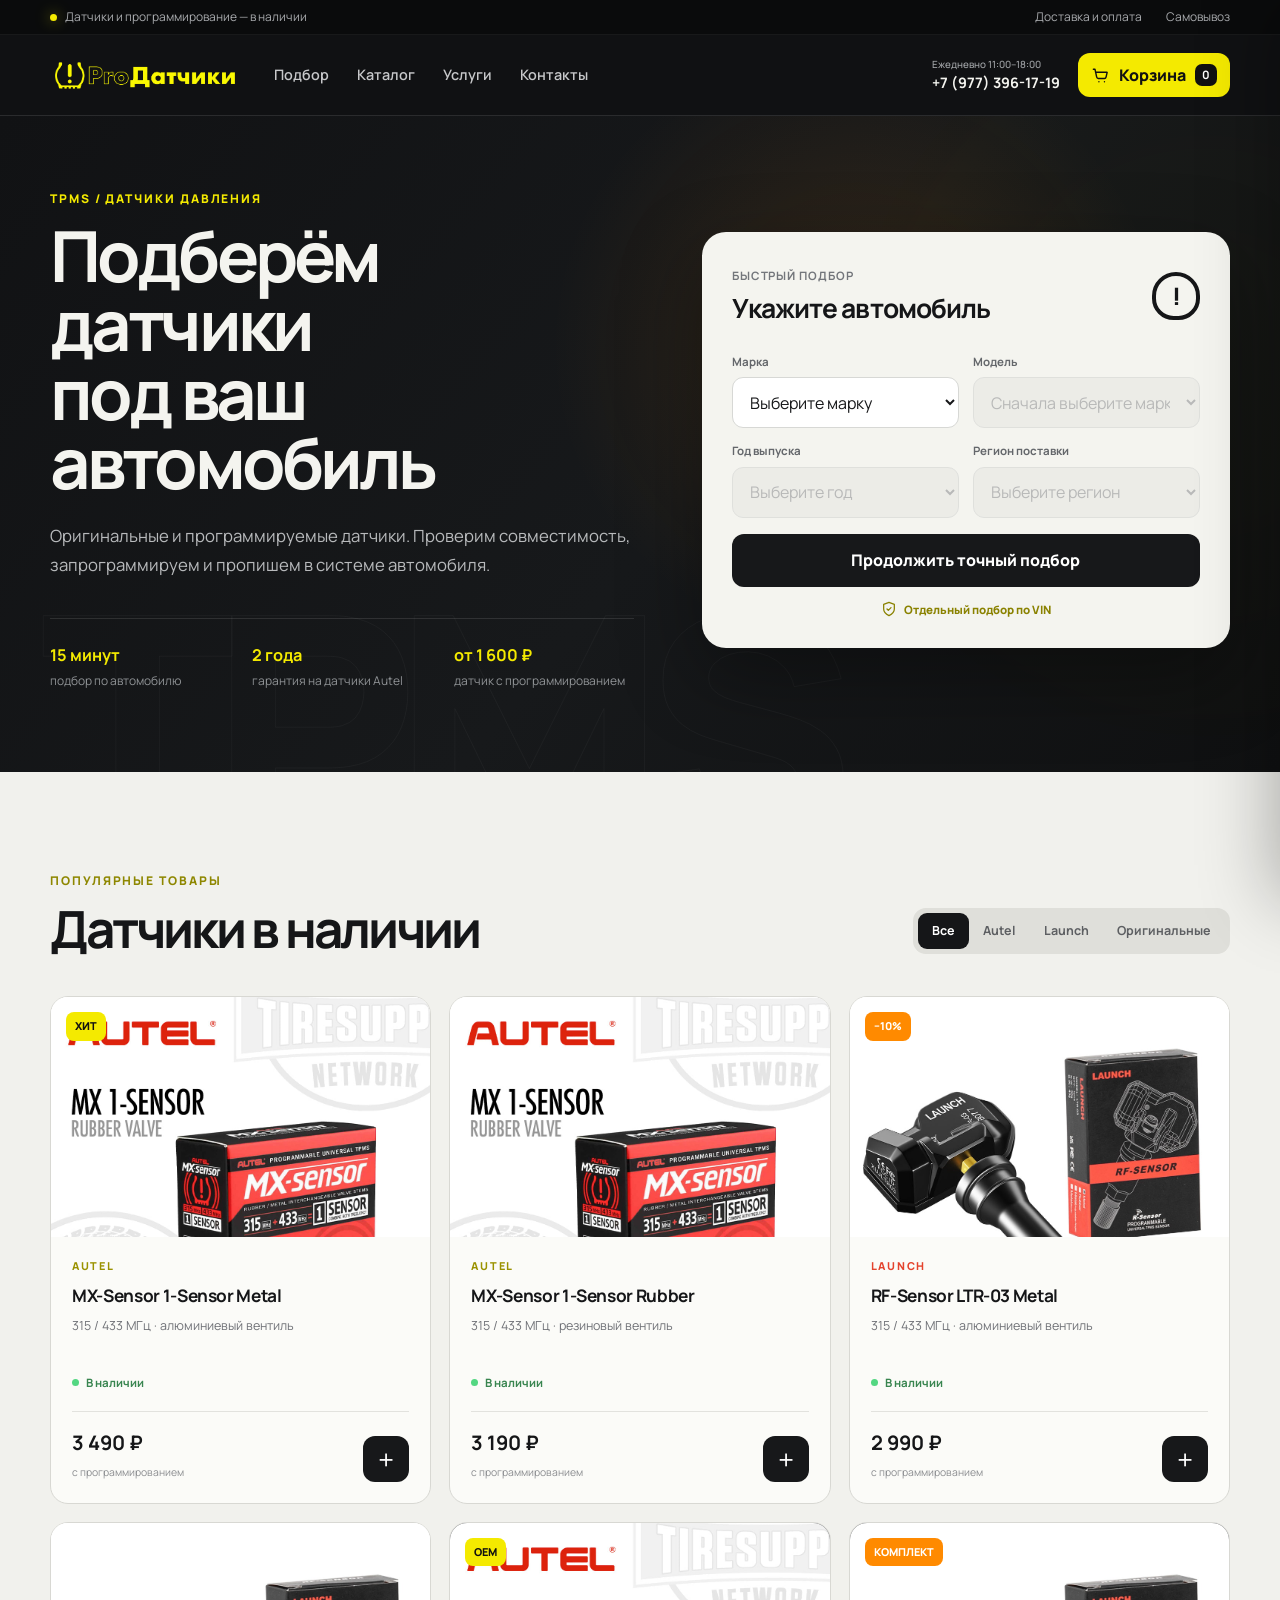
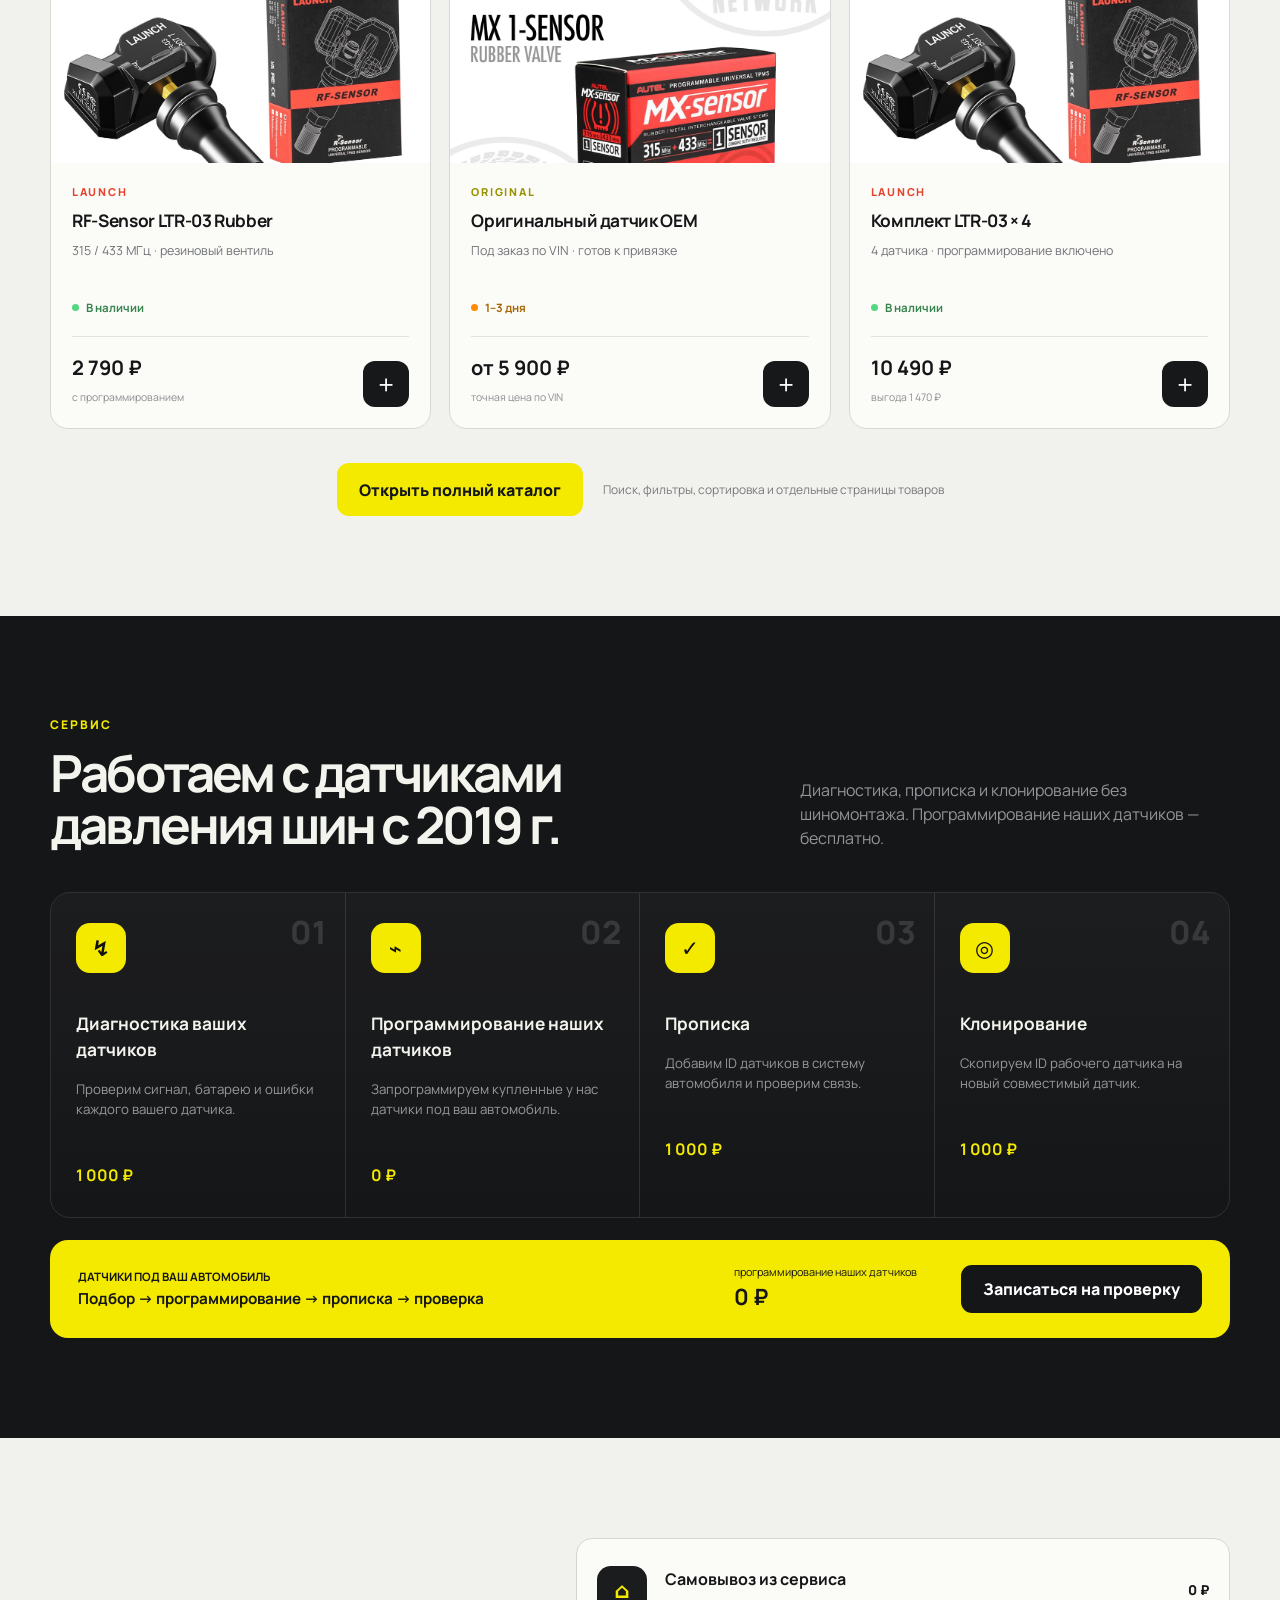
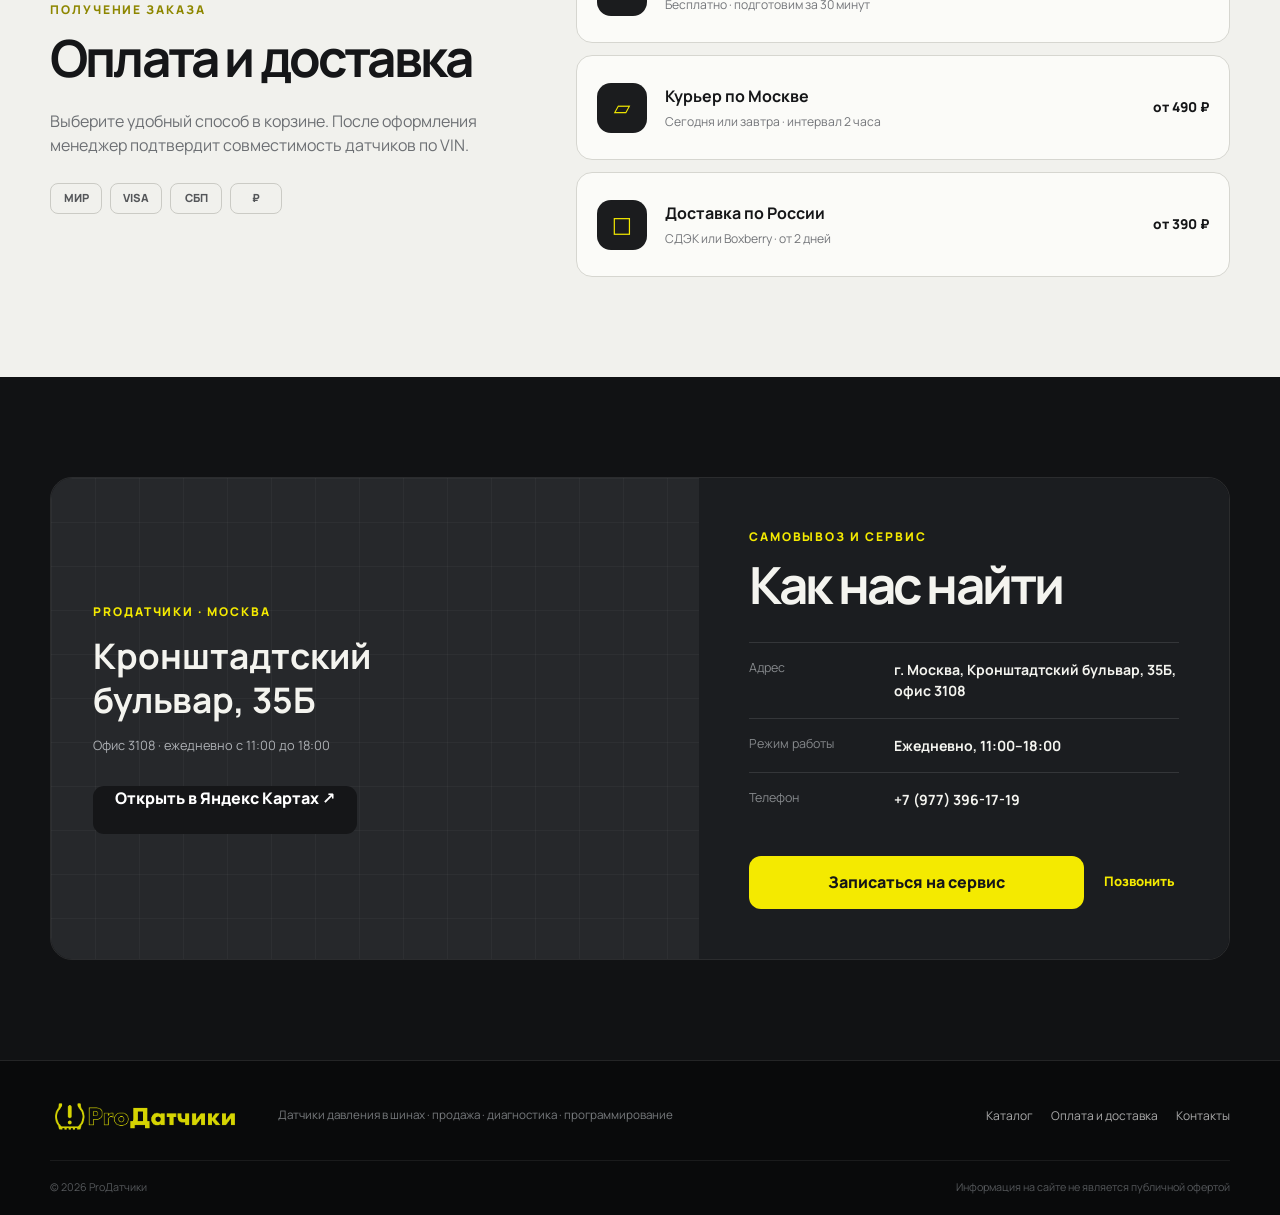
==== commit 8e2def64: "Simplify catalog filters and update customer contacts" ====
--- a/index.html
+++ b/index.html
@@ -11,7 +11,7 @@
   <link rel="preconnect" href="https://fonts.googleapis.com">
   <link rel="preconnect" href="https://fonts.gstatic.com" crossorigin>
   <link href="https://fonts.googleapis.com/css2?family=Manrope:wght@400;500;600;700;800&display=swap" rel="stylesheet">
-  <link rel="stylesheet" href="./styles.css">
+  <link rel="stylesheet" href="./styles.css?v=5">
 </head>
 <body>
   <div class="topline">
@@ -31,7 +31,7 @@
         <a href="contacts.html">Контакты</a>
       </nav>
       <div class="header__actions">
-        <a class="phone" href="tel:+74950000000"><span>Ежедневно 09:00–21:00</span>+7 (495) 000-00-00</a>
+        <a class="phone" href="tel:+79773961719"><span>Ежедневно 11:00–18:00</span>+7 (977) 396-17-19</a>
         <button class="cart-button" id="openCart" type="button" aria-label="Открыть корзину">
           <svg viewBox="0 0 24 24" aria-hidden="true"><path d="M3 4h2l2.2 10.1a2 2 0 0 0 2 1.6h7.8a2 2 0 0 0 2-1.6L20.4 8H6.2M10 20h.01M17 20h.01"/></svg>
           <span>Корзина</span><b id="cartCount">0</b>
@@ -132,7 +132,7 @@
 
     <section class="services section" id="services">
       <div class="shell">
-        <div class="section-head light"><div><p class="eyebrow">СЕРВИС</p><h2>Работаем с датчиками на месте</h2></div><p>Диагностика, программирование, прописка и клонирование — за один визит.</p></div>
+        <div class="section-head light"><div><p class="eyebrow">СЕРВИС</p><h2>Работаем с датчиками давления шин с 2019 г.</h2></div><p>Диагностика, прописка и клонирование без шиномонтажа. Программирование наших датчиков — бесплатно.</p></div>
         <div class="service-grid">
           <article><span class="service-number">01</span><div class="service-icon">↯</div><h3>Диагностика ваших датчиков</h3><p>Проверим сигнал, батарею и ошибки каждого вашего датчика.</p><strong>1 000 ₽</strong></article>
           <article><span class="service-number">02</span><div class="service-icon">⌁</div><h3>Программирование наших датчиков</h3><p>Запрограммируем купленные у нас датчики под ваш автомобиль.</p><strong>0 ₽</strong></article>
@@ -158,8 +158,8 @@
 
     <section class="contacts section" id="contacts">
       <div class="shell contacts__grid">
-        <div class="contacts__map" aria-label="Схема зоны самовывоза"><div class="road road-a"></div><div class="road road-b"></div><div class="road road-c"></div><div class="map-label label-a">ТТК</div><div class="map-label label-b">Москва</div><div class="map-pin"><span>!</span><b>ProДатчики</b></div></div>
-        <div class="contacts__card"><p class="eyebrow">САМОВЫВОЗ И СЕРВИС</p><h2>Как нас найти</h2><div class="contact-row"><span>Адрес</span><strong>Москва, адрес уточняется</strong></div><div class="contact-row"><span>Режим работы</span><strong>Ежедневно, 09:00–21:00</strong></div><div class="contact-row"><span>Телефон</span><strong><a href="tel:+74950000000">+7 (495) 000-00-00</a></strong></div><div class="contact-actions"><button class="primary-button" type="button" data-booking>Записаться на сервис</button><a class="text-link" href="tel:+74950000000">Позвонить</a></div></div>
+        <div class="contacts__map contacts-location"><div class="contacts-location__content"><p class="eyebrow">PROДАТЧИКИ · МОСКВА</p><h3>Кронштадтский бульвар, 35Б</h3><p>Офис 3108 · ежедневно с 11:00 до 18:00</p><a class="secondary-button" href="https://yandex.ru/maps/?text=Москва%2C%20Кронштадтский%20бульвар%2C%2035Б" target="_blank" rel="noopener">Открыть в Яндекс Картах ↗</a></div></div>
+        <div class="contacts__card"><p class="eyebrow">САМОВЫВОЗ И СЕРВИС</p><h2>Как нас найти</h2><div class="contact-row"><span>Адрес</span><strong>г. Москва, Кронштадтский бульвар, 35Б, офис 3108</strong></div><div class="contact-row"><span>Режим работы</span><strong>Ежедневно, 11:00–18:00</strong></div><div class="contact-row"><span>Телефон</span><strong><a href="tel:+79773961719">+7 (977) 396-17-19</a></strong></div><div class="contact-actions"><button class="primary-button" type="button" data-booking>Записаться на сервис</button><a class="text-link" href="tel:+79773961719">Позвонить</a></div></div>
       </div>
     </section>
   </main>
--- a/styles.css
+++ b/styles.css
@@ -186,6 +186,11 @@
 .map-pin { position: absolute; left: 52%; top: 44%; display: flex; align-items: center; gap: 10px; background: #111214; padding: 9px 13px 9px 8px; border-radius: 12px; box-shadow: 0 15px 30px rgba(0,0,0,.35); transform: translate(-50%,-50%); }
 .map-pin span { width: 34px; height: 34px; display: grid; place-items: center; border-radius: 9px; background: var(--yellow); color: #111; font-weight: 900; }
 .map-pin b { font-size: .78rem; }
+.contacts-location { display: grid; align-items: center; padding: 42px; }
+.contacts-location__content { position: relative; z-index: 1; }
+.contacts-location__content h3 { max-width: 400px; margin: 0 0 14px; font-size: clamp(1.4rem, 3vw, 2.2rem); line-height: 1.25; }
+.contacts-location__content > p:not(.eyebrow) { color: #adb0b4; font-size: .8rem; }
+.contacts-location__content .secondary-button { display: inline-flex; margin-top: 18px; }
 .contacts__card { padding: 50px; background: #1b1d20; }
 .contacts__card h2 { margin-bottom: 32px; }
 .contact-row { display: grid; grid-template-columns: 125px 1fr; gap: 20px; padding: 16px 0; border-top: 1px solid var(--line); }
@@ -284,6 +289,8 @@
 .catalog-sidebar legend { margin-bottom: 10px; font-size: .74rem; font-weight: 800; }
 .catalog-sidebar label { display: flex; align-items: center; gap: 8px; color: #5f6266; font-size: .75rem; cursor: pointer; }
 .catalog-sidebar input { width: 17px; height: 17px; accent-color: #151618; }
+.filter-option-list { display: grid; gap: 10px; max-height: 240px; overflow-y: auto; padding-right: 4px; scrollbar-width: thin; }
+.filter-hint { display: block; margin-top: 4px; color: #898b8e; font-size: .58rem; line-height: 1.45; }
 .reset-filters { width: 100%; margin-top: 18px; border: 0; background: transparent; color: #746e00; font-size: .72rem; font-weight: 800; cursor: pointer; }
 .catalog-summary { min-height: 43px; display: flex; justify-content: space-between; align-items: start; gap: 18px; margin-bottom: 20px; }
 .catalog-summary strong, .catalog-summary span { display: block; }
@@ -338,6 +345,7 @@
 .vin-input-wrap input { height: 64px; padding-right: 78px; font-family: ui-monospace, SFMono-Regular, Menlo, monospace; font-size: 1.25rem; font-weight: 700; letter-spacing: .09em; text-transform: uppercase; }
 .vin-input-wrap span { position: absolute; right: 16px; top: 22px; color: #8b8d90; font-size: .7rem; }
 .vin-form .primary-button { margin-top: 15px; }
+.vin-region { display: block; margin-top: 15px; }.vin-region > span { display: block; margin-bottom: 7px; color: #63666a; font-size: .72rem; font-weight: 700; }.vin-region small { display: block; margin-top: 6px; color: #818387; font-size: .64rem; }
 .field-error { margin: 8px 0 0; color: #bc2d23; font-size: .72rem; font-weight: 700; }
 .vin-privacy { display: flex; gap: 12px; margin-top: 20px; border-radius: 12px; background: #ecece7; padding: 14px; }
 .vin-privacy > span { color: #777000; font-size: 1.2rem; }
@@ -369,6 +377,11 @@
 .decoded-grid strong, .result-specs strong { display: block; font-size: .75rem; }
 .result-specs { grid-template-columns: repeat(3,1fr); }
 .result-reason { margin: 22px 0 0; color: #5f6265; font-size: .82rem; }
+.result-source { margin: 14px 0 0; color: #777a7d; font-size: .66rem; font-weight: 700; }
+.result-source a { color: #5e5900; text-decoration: underline; text-underline-offset: 2px; }
+.result-market-warning { margin-top: 22px; border: 1px solid rgba(150,95,0,.2); border-radius: 11px; background: rgba(255,215,128,.42); padding: 13px 15px; }
+.result-market-warning strong { display: block; margin-bottom: 3px; font-size: .76rem; }
+.result-market-warning p { margin: 0; color: #6b5c3f; font-size: .7rem; line-height: 1.5; }
 .selection-result__actions { display: flex; align-items: center; gap: 15px; margin-top: 24px; }
 .selection-result__actions .primary-button { width: auto; }
 .selection-result__actions > span { color: #73767a; font-size: .66rem; }
@@ -419,7 +432,7 @@
 @media (max-width: 760px) {
   .page-hero { padding: 50px 0 62px; }.page-hero h1 { font-size: 3rem; }.page-hero::after { font-size: 7rem; right: -30px; bottom: -25px; }.breadcrumbs { margin-bottom: 26px; }
   .home-section-link { align-items: stretch; flex-direction: column; text-align: center; }
-  .catalog-toolbar { grid-template-columns: 1fr; }.sort-field { grid-row: 2; }.filter-drawer-button { display: block; min-height: 50px; border: 0; border-radius: 11px; background: #151618; color: #fff; font-weight: 800; }.catalog-layout { grid-template-columns: 1fr; }.catalog-sidebar { position: fixed; z-index: 120; inset: 0 0 0 auto; width: min(360px,100%); border: 0; border-radius: 0; overflow-y: auto; transform: translateX(105%); transition: transform .25s; }.catalog-sidebar.open { transform: translateX(0); box-shadow: -30px 0 70px rgba(0,0,0,.25); }.filter-panel__head button { display: block; }.catalog-summary { display: block; }.active-chips { justify-content: flex-start; margin-top: 12px; }.catalog-product-grid { grid-template-columns: 1fr; }.catalog-card .product-card__visual { height: 260px; }.catalog-scale-note { display: block; }.catalog-scale-note > div { align-items: flex-start; }.catalog-scale-note > a { display: inline-block; margin-top: 22px; }
+  .catalog-toolbar { grid-template-columns: 1fr; }.sort-field { grid-row: 2; }.filter-drawer-button { display: block; min-height: 50px; border: 0; border-radius: 11px; background: #151618; color: #fff; font-weight: 800; }.catalog-layout { grid-template-columns: 1fr; }.catalog-sidebar { position: fixed; z-index: 120; inset: 0 0 0 auto; width: min(360px,100%); border: 0; border-radius: 0; overflow-y: auto; transform: translateX(105%); transition: transform .25s; }.catalog-sidebar.open { transform: translateX(0); box-shadow: -30px 0 70px rgba(0,0,0,.25); }.filter-panel__head button { display: block; }.filter-option-list { max-height: none; overflow: visible; }.catalog-summary { display: block; }.active-chips { justify-content: flex-start; margin-top: 12px; }.catalog-product-grid { grid-template-columns: 1fr; }.catalog-card .product-card__visual { height: 260px; }.catalog-scale-note { display: block; }.catalog-scale-note > div { align-items: flex-start; }.catalog-scale-note > a { display: inline-block; margin-top: 22px; }
   .selection-hero { padding-bottom: 95px; }.selection-panel { padding: 24px; }.full-selector { grid-template-columns: 1fr; }.selection-aside { display: block; }.selection-aside ol { display: grid; grid-template-columns: 1fr; }.selection-warning { margin-top: 25px; }.decoded-grid,.result-specs { grid-template-columns: 1fr 1fr; }.selection-result { padding: 24px; }.selection-result__actions { align-items: stretch; flex-direction: column; }.selection-result__actions .primary-button { width: 100%; }.vin-input-wrap input { font-size: .95rem; letter-spacing: .05em; }
   .product-detail { grid-template-columns: 1fr; }.product-detail__media { min-height: 330px; }.product-information { grid-template-columns: 1fr; margin-top: 55px; }.product-information aside { order: -1; }
   .service-list article { grid-template-columns: 55px 1fr; }.service-list article > strong { grid-column: 2; justify-self: start; }.process-grid { grid-template-columns: 1fr; }.process-grid article { border-right: 0; border-bottom: 1px solid var(--line); }.process-grid article:nth-child(2) { border-bottom: 1px solid var(--line); }.wide-cta { align-items: flex-start; flex-direction: column; }
